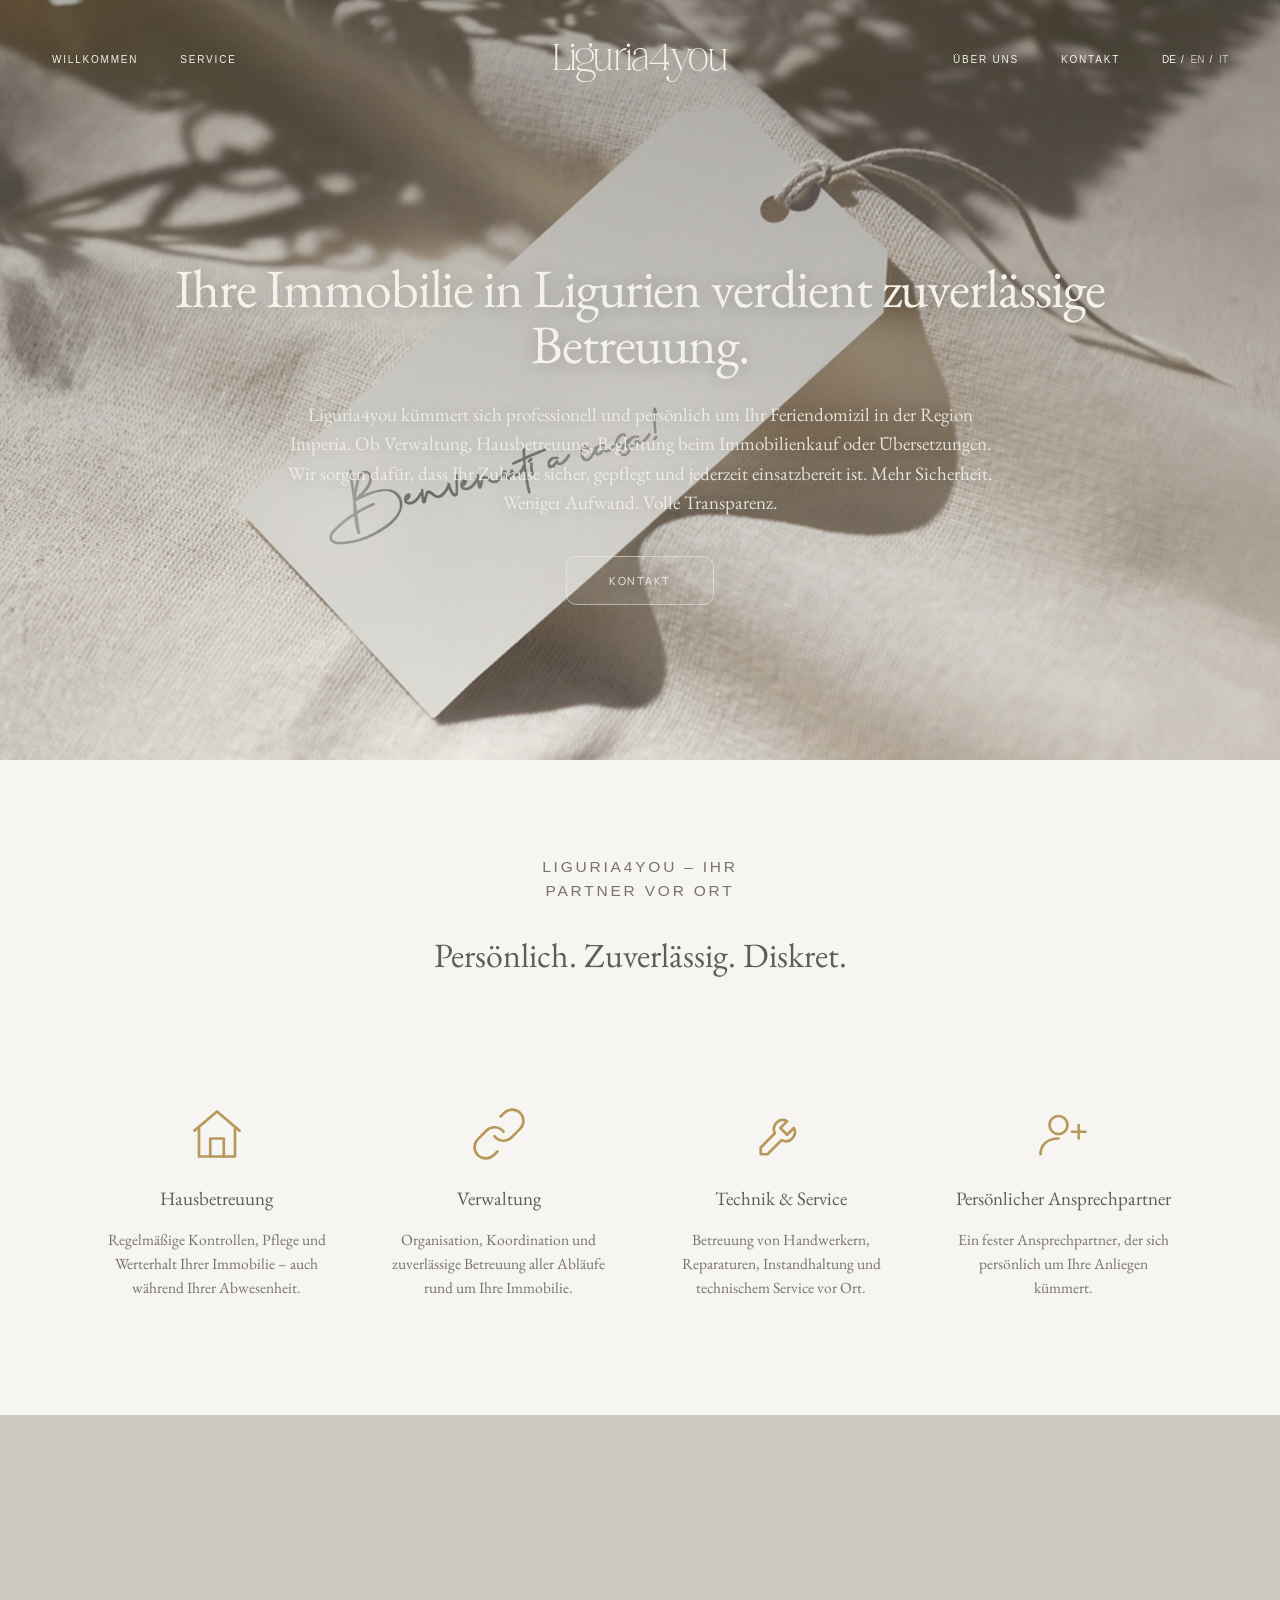
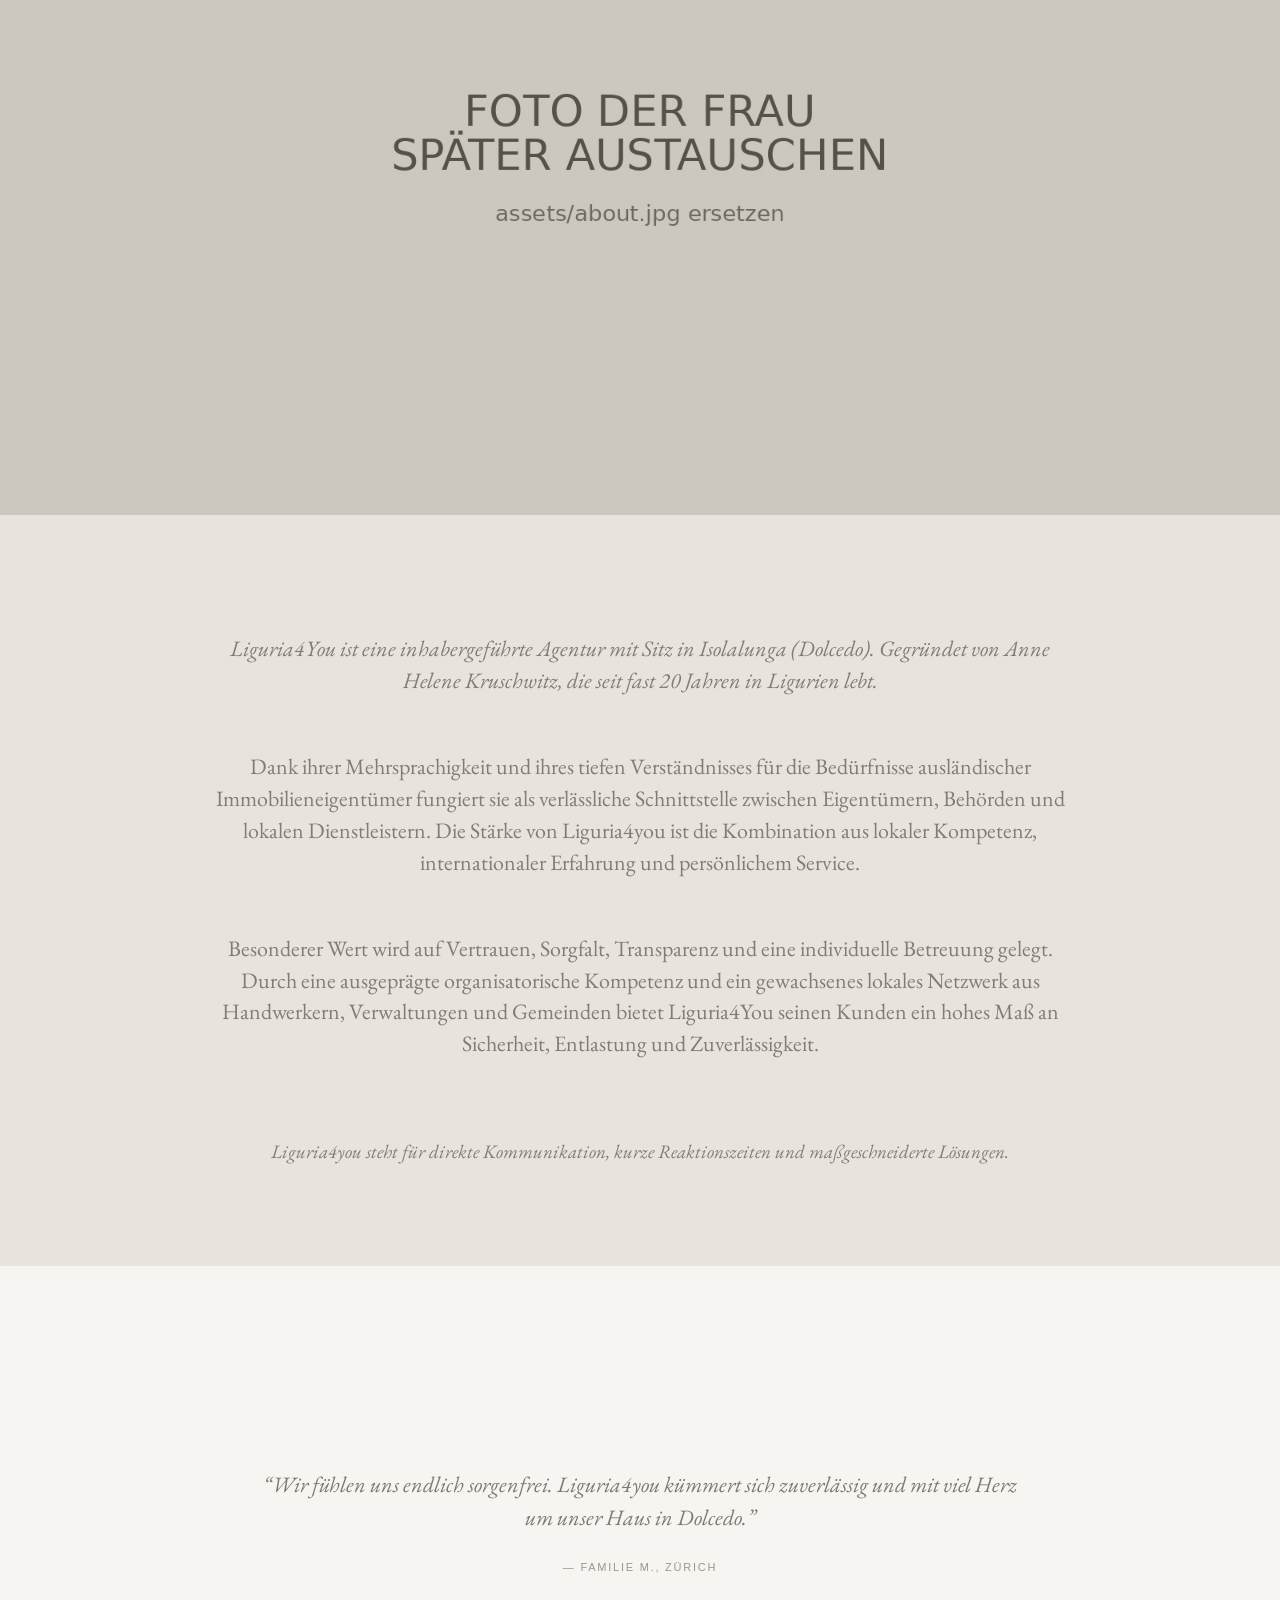
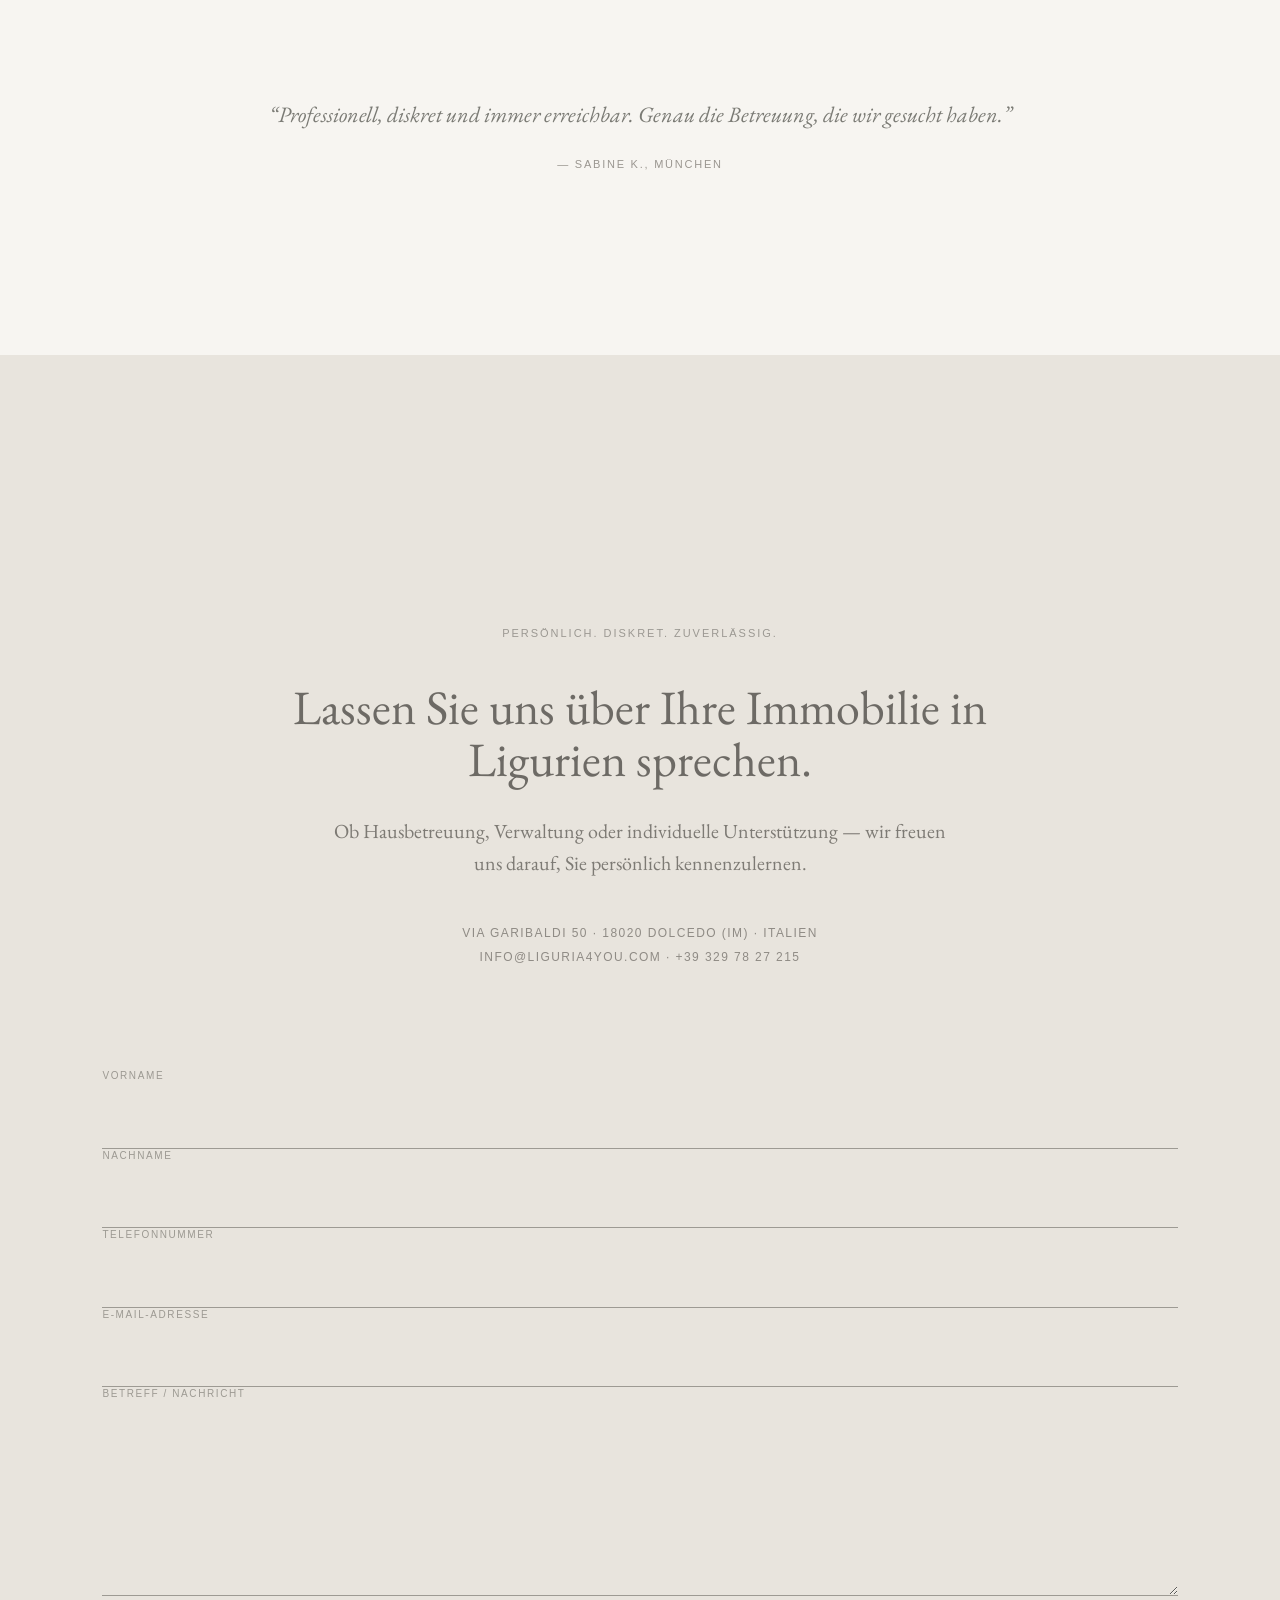
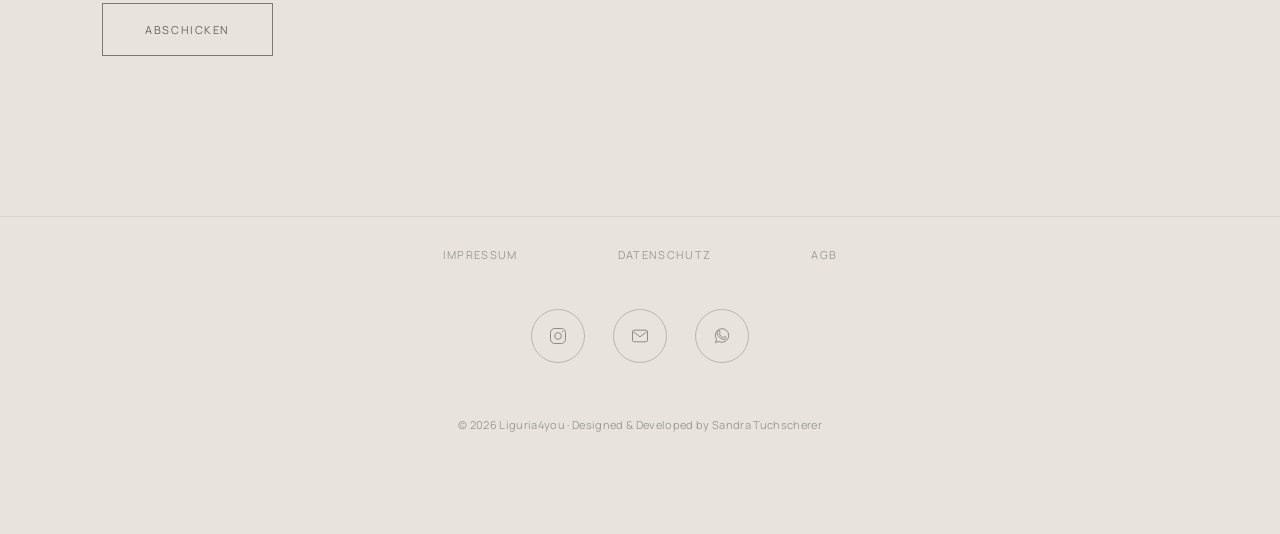
==== index.html @ d988799f "Update index.html" ====
<!doctype html>
<html lang="de">
<head>
  <link
  rel="stylesheet"
  href="https://cdnjs.cloudflare.com/ajax/libs/font-awesome/6.5.1/css/all.min.css"
/>
  <meta charset="utf-8" />
  <meta name="viewport" content="width=device-width, initial-scale=1" />
  <title>Liguria4you</title>
  <meta name="description" content="Professionelle Betreuung Ihrer Immobilie in Ligurien." />
  <link rel="preconnect" href="https://fonts.googleapis.com">
  <link rel="preconnect" href="https://fonts.gstatic.com" crossorigin>
  <link href="https://fonts.googleapis.com/css2?family=EB+Garamond:ital,wght@0,400;0,500;1,400&family=Manrope:wght@300;400;500;600&display=swap" rel="stylesheet">
  <link rel="stylesheet" href="style.css" />
</head>
<body>
  <header class="hero" id="home">
    <nav class="nav">
      <div class="nav-left">
        <a href="#home" data-i18n="navWelcome">Willkommen</a>
        <a href="#service" data-i18n="navService">Service</a>
      </div>
      <a class="brand" href="#home">Liguria4you</a>
      <div class="nav-right">
        <a href="#about" data-i18n="navAbout">Über uns</a>
        <a href="#contact" data-i18n="navContact">Kontakt</a>
        <div class="language-switch">
          <button type="button" data-lang="de" class="active">DE</button><span>/</span>
          <button type="button" data-lang="en">EN</button><span>/</span>
          <button type="button" data-lang="it">IT</button>
        </div>
      </div>
    </nav>

    <div class="hero-content">
      <h1 data-i18n="heroTitle">Ihre Immobilie in Ligurien verdient zuverlässige Betreuung.</h1>
      <p data-i18n="heroText">Liguria4you kümmert sich professionell und persönlich um Ihr Feriendomizil in der Region Imperia. Ob Verwaltung, Hausbetreuung, Begleitung beim Immobilienkauf oder Übersetzungen. Wir sorgen dafür, dass Ihr Zuhause sicher, gepflegt und jederzeit einsatzbereit ist. Mehr Sicherheit. Weniger Aufwand. Volle Transparenz.</p>
      <a class="button ghost" href="#contact" data-i18n="heroButton">Kontakt</a>
    </div>
  </header>

  <main>
<section class="services" id="service">

  <div class="services-intro">
    <p>LIGURIA4YOU – IHR PARTNER VOR ORT</p>
    <h2>Persönlich. Zuverlässig. Diskret.</h2>
  </div>

  <article>
    <div class="service-icon">
      <!-- Haus -->
      <svg xmlns="http://www.w3.org/2000/svg" width="40" height="40"
        viewBox="0 0 24 24" fill="none" stroke="#B79A5B"
        stroke-width="1.2" stroke-linecap="round" stroke-linejoin="round">
        <path d="M2 10.5L12 2l10 8.5"/>
        <path d="M4 9.5V22h16V9.5"/>
        <path d="M9 22v-8h6v8"/>
      </svg>
    </div>

    <h3>Hausbetreuung</h3>

    <p>
      Regelmäßige Kontrollen, Pflege und Werterhalt Ihrer Immobilie –
      auch während Ihrer Abwesenheit.
    </p>
  </article>

  <article>
    <div class="service-icon">
      <!-- Verwaltung -->
      <svg xmlns="http://www.w3.org/2000/svg" width="40" height="40"
        viewBox="0 0 24 24" fill="none" stroke="#B79A5B"
        stroke-width="1.2" stroke-linecap="round" stroke-linejoin="round">
        <path d="M10 13a5 5 0 0 0 7.54.54l3.92-3.92a5 5 0 0 0-7.07-7.07L12.7 4.25"/>
        <path d="M14 11a5 5 0 0 0-7.54-.54L2.54 14.38a5 5 0 0 0 7.07 7.07l1.69-1.69"/>
      </svg>
    </div>

    <h3>Verwaltung</h3>

    <p>
      Organisation, Koordination und zuverlässige Betreuung aller
      Abläufe rund um Ihre Immobilie.
    </p>
  </article>

  <article>
    <div class="service-icon">
      <!-- Werkzeug -->
      <svg xmlns="http://www.w3.org/2000/svg" width="40" height="40"
        viewBox="0 0 24 24" fill="none" stroke="#B79A5B"
        stroke-width="1.2" stroke-linecap="round" stroke-linejoin="round">
        <path d="M14.7 6.3a4 4 0 0 0-5.4 5.4L3 18v3h3l6.3-6.3a4 4 0 0 0 5.4-5.4l-3 3-3-3 3-3z"/>
      </svg>
    </div>

    <h3>Technik &amp; Service</h3>

    <p>
      Betreuung von Handwerkern, Reparaturen,
      Instandhaltung und technischem Service vor Ort.
    </p>
  </article>

  <article>
    <div class="service-icon">
      <!-- Ansprechpartner -->
      <svg xmlns="http://www.w3.org/2000/svg" width="40" height="40"
        viewBox="0 0 24 24" fill="none" stroke="#B79A5B"
        stroke-width="1.2" stroke-linecap="round" stroke-linejoin="round">
        <circle cx="10" cy="8" r="4"/>
        <path d="M2 21c0-4 3-7 8-7"/>
        <path d="M19 8v6"/>
        <path d="M16 11h6"/>
      </svg>
    </div>

    <h3>Persönlicher Ansprechpartner</h3>

    <p>
      Ein fester Ansprechpartner, der sich persönlich
      um Ihre Anliegen kümmert.
    </p>
  </article>

</section>

    <section class="image-band"><img src="about.jpg" alt=""></section>

    <section class="about" id="about">
      <p class="intro" data-i18n="aboutIntro">Liguria4You ist eine inhabergeführte Agentur mit Sitz in Isolalunga (Dolcedo). Gegründet von Anne Helene Kruschwitz, die seit fast 20 Jahren in Ligurien lebt.</p>
      <p data-i18n="aboutText1">Dank ihrer Mehrsprachigkeit und ihres tiefen Verständnisses für die Bedürfnisse ausländischer Immobilieneigentümer fungiert sie als verlässliche Schnittstelle zwischen Eigentümern, Behörden und lokalen Dienstleistern. Die Stärke von Liguria4you ist die Kombination aus lokaler Kompetenz, internationaler Erfahrung und persönlichem Service.</p>
      <p data-i18n="aboutText2">Besonderer Wert wird auf Vertrauen, Sorgfalt, Transparenz und eine individuelle Betreuung gelegt. Durch eine ausgeprägte organisatorische Kompetenz und ein gewachsenes lokales Netzwerk aus Handwerkern, Verwaltungen und Gemeinden bietet Liguria4You seinen Kunden ein hohes Maß an Sicherheit, Entlastung und Zuverlässigkeit.</p>
      <p class="claim" data-i18n="aboutClaim">Liguria4you steht für direkte Kommunikation, kurze Reaktionszeiten und maßgeschneiderte Lösungen.</p>
    </section>
<section class="testimonials">
  <div class="testimonial">
    <p>
      “Wir fühlen uns endlich sorgenfrei.
      Liguria4you kümmert sich zuverlässig und mit viel Herz um unser Haus in Dolcedo.”
    </p>
    <span>— Familie M., Zürich</span>
  </div>

  <div class="testimonial">
    <p>
      “Professionell, diskret und immer erreichbar.
      Genau die Betreuung, die wir gesucht haben.”
    </p>
    <span>— Sabine K., München</span>
  </div>
</section>
    <section class="contact" id="contact">
<div class="contact-intro">
  <p class="contact-eyebrow">
    Persönlich. Diskret. Zuverlässig.
  </p>

  <h2>
    Lassen Sie uns über Ihre Immobilie in Ligurien sprechen.
  </h2>

  <p class="contact-text">
    Ob Hausbetreuung, Verwaltung oder individuelle Unterstützung —
    wir freuen uns darauf, Sie persönlich kennenzulernen.
  </p>

  <address>
    VIA GARIBALDI 50 · 18020 DOLCEDO (IM) · ITALIEN<br>
    <a href="mailto:info@liguria4you.com">
      INFO@LIGURIA4YOU.COM
    </a>
    ·
    <a href="tel:+393297827215">
      +39 329 78 27 215
    </a>
  </address>
</div>      
      <form
  action="https://formspree.io/f/mdajbqbb"
        method="POST"
        <input type="hidden" name="_subject" value="Neue Anfrage über Liguria4you">
        <input type="hidden" name="_captcha" value="false">
        <input type="hidden" name="_template" value="table">
        <div class="field"><label data-i18n="formFirst">Vorname</label><input name="Vorname" type="text" required></div>
        <div class="field"><label data-i18n="formLast">Nachname</label><input name="Nachname" type="text" required></div>
        <div class="field"><label data-i18n="formPhone">Telefonnummer</label><input name="Telefon" type="tel"></div>
        <div class="field"><label data-i18n="formEmail">E-Mail-Adresse</label><input name="E-Mail" type="email" required></div>
        <div class="field full"><label data-i18n="formSubject">Betreff / Nachricht</label><textarea name="Nachricht" required></textarea></div>
        <button class="button submit" type="submit" data-i18n="formSubmit">Abschicken</button>
      </form>
    </section>
  </main>
<footer>
  <div class="footer-links">
    <a href="impressum.html" data-i18n="footerImprint">Impressum</a>
    <a href="datenschutz.html" data-i18n="footerPrivacy">Datenschutz</a>
    <a href="agb.html">AGB</a>
  </div>

  <div class="social-links">
    <a href="https://instagram.com" target="_blank" aria-label="Instagram">
      <svg viewBox="0 0 24 24" width="18" height="18" fill="none" stroke="currentColor" stroke-width="1.2">
        <rect x="3" y="3" width="18" height="18" rx="5"></rect>
        <circle cx="12" cy="12" r="4"></circle>
        <circle cx="17.5" cy="6.5" r="0.8" fill="currentColor" stroke="none"></circle>
      </svg>
    </a>

    <a href="mailto:info@liguria4you.com" aria-label="Email">
      <svg viewBox="0 0 24 24" width="18" height="18" fill="none" stroke="currentColor" stroke-width="1.2">
        <rect x="3" y="5" width="18" height="14" rx="2"></rect>
        <path d="M4 7l8 6 8-6"></path>
      </svg>
    </a>

    <a href="https://wa.me/393297827215" target="_blank" aria-label="WhatsApp">
      <svg viewBox="0 0 24 24" width="18" height="18" fill="none" stroke="currentColor" stroke-width="1.2">
        <path d="M20 11.5a8 8 0 0 1-11.8 7L4 20l1.5-4.1A8 8 0 1 1 20 11.5z"></path>
        <path d="M9 8.8c.3 2.5 2 4.4 4.4 5.2l1.2-1.2 2 .5-.3 2c-.2.8-1 1.2-1.8 1.1-4.4-.7-7.8-4.1-8.5-8.5-.1-.8.3-1.6 1.1-1.8l2-.3.5 2L9 8.8z"></path>
      </svg>
    </a>
  </div>

  <p>
    © 2026 Liguria4you · Designed & Developed by Sandra Tuchscherer
  </p>
</footer>
---- style.css ----
@font-face {
  font-family: "Crosela";
  src: url("CroselaTypeface-Regular.otf") format("opentype");
  font-weight: 400;
  font-style: normal;
  font-display: swap;
}

* {
  box-sizing: border-box;
}

html {
  scroll-behavior: smooth;
}

body {
  margin: 0;
background: #e8e4dd;
  color: #73736d;
  font-family: "EB Garamond", serif;
  font-size: 18px;
  line-height: 1.45;
}

a {
  color: inherit;
  text-decoration: none;
}
.hero {
  min-height: 760px;
  margin-top: 0;
  background:
    linear-gradient(rgba(55, 51, 45, 0.30), rgba(232, 228, 221, 0.08)),
    url("header.jpg") center 42% / cover no-repeat;
  position: relative;
  color: #f3f0e7;
}

.nav {
  position: absolute;
  top: 0;
  left: 0;
  right: 0;
  display: grid;
  grid-template-columns: 1fr auto 1fr;
  align-items: center;
  padding: 30px 52px;
  font-family: "Montserrat", sans-serif;
  text-transform: uppercase;
  font-size: 10px;
  letter-spacing: 0.18em;
  font-weight: 400;
background: transparent;
  z-index: 1000;
}

.nav-left,
.nav-right {
  display: flex;
  gap: 42px;
  align-items: center;
}

.nav-right {
  justify-content: flex-end;
}

.brand {
  font-family: "Crosela";
  font-size: 42px;
  font-weight: 400;
  letter-spacing: 0;
  text-transform: none;
}

.language-switch {
  display: flex;
  gap: 5px;
}

.language-switch button {
  border: 0;
  background: transparent;
  color: inherit;
  font: inherit;
  cursor: pointer;
  padding: 0;
  opacity: 0.72;
}

.language-switch button.active {
  opacity: 1;
}

.hero-content {
  position: absolute;
  left: 50%;
  top: 56%;
  transform: translate(-50%, -50%);
  width: min(960px, 86vw);
  text-align: center;
  text-shadow: 0 1px 18px rgba(0, 0, 0, 0.22);
}

h1 {
  font-size: 54px;
  line-height: 1.04;
  font-weight: 400;
  letter-spacing: -0.02em;
  margin: 0 0 28px;
  color: #f4f1eb;
}

.hero p {
  max-width: 720px;
  margin: 0 auto 48px;
  font-size: 19px;
  line-height: 1.55;
  color: rgba(244, 241, 235, 0.88);
}
.button {
  font-family: Manrope, sans-serif;
  text-transform: uppercase;
  letter-spacing: 0.14em;
  font-size: 11px;
}

.ghost {
  border: 1px solid rgba(244, 241, 235, 0.55);
  border-radius: 10px;
  padding: 16px 42px;
  background: rgba(232, 230, 223, 0.10);
  color: #f4f1eb;
  transition: all 0.35s ease;
  backdrop-filter: blur(3px);
}
.services {
  background: #f7f5f1;
  padding: 95px 8vw 115px;
  display: grid;
  grid-template-columns: repeat(4, 1fr);
  gap: 54px;
  text-align: center;
}

.services-intro {
  grid-column: 1 / -1;
  margin-bottom: 44px;
}

.services-intro p {
  font-family: "Montserrat", sans-serif;
  text-transform: uppercase;
  letter-spacing: 0.18em;
  font-size: 11px;
  color: #8f8b85;
  margin-bottom: 18px;
}

.services-intro h2 {
  font-size: 34px;
  font-weight: 400;
  color: #5f5d58;
}

.services article {
  display: flex;
  flex-direction: column;
  align-items: center;
}

.service-icon {
  display: flex;
  justify-content: center;
  align-items: center;
  margin-bottom: 24px;
}

.service-icon svg {
  width: 38px;
  height: 38px;
  stroke-width: 1.2;
}

.services h3 {
  font-size: 19px;
  font-weight: 400;
  color: #5f5d58;
  margin: 0 0 16px;
}

.services p {
  font-size: 15.5px;
  line-height: 1.55;
  color: #77736d;
  max-width: 230px;
  margin: 0 auto;
}

@media (max-width: 760px) {
  .services {
    grid-template-columns: 1fr;
    padding: 80px 32px;
  }
}

.image-band img {
  display: block;
  width: 100%;
  height: 700px;
  object-fit: cover;
  object-position: center;
}

.about {
  max-width: 910px;
  margin: 0 auto;
  text-align: center;
  padding: 118px 26px 72px;
}

.about p {
  margin: 0 auto 54px;
  max-width: 860px;
  font-size: 22px;
  color: #7e7e78;
}

.about .intro,
.about .claim {
  font-style: italic;
}

.about .claim {
  font-size: 19px;
  margin-top: 78px;
  margin-bottom: 28px;
}

address {
  font-family: Manrope, sans-serif;
  font-style: normal;
  font-size: 12px;
  line-height: 2.1;
  letter-spacing: 0.1em;
  color: #90908b;
}

.contact {
  padding: 120px 8vw 160px;
background: #e8e4dd;
}
}
form {
  max-width: 920px;
  margin: 0 auto;
  border-top: 1px solid #c9c6bf;
  padding-top: 90px;
  display: grid;
  grid-template-columns: 1fr 1fr;
  gap: 54px 70px;

}

label {
  display: block;
  font-family: "Montserrat", sans-serif;
  text-transform: uppercase;
  letter-spacing: 0.16em;
  font-size: 10px;
  color: #9c9992;
  margin-bottom: 14px;
}
input,
textarea {
  width: 100%;
  border: none;
  border-bottom: 1px solid #9d9a93;
  background: transparent;
  padding: 14px 0;
  font: 17px "EB Garamond", serif;
  color: #5f5d58;
  outline: none;
}
textarea {
  min-height: 180px;
  resize: vertical;
  border: none;
  border-bottom: 1px solid #9d9a93;
}

.full {
  grid-column: 1 / -1;
}

.submit {
  grid-column: 1 / -1;
  border: 1px solid #7c7973;
  background: transparent;
  color: #66635d;
  padding: 18px 42px;
  cursor: pointer;
  width: fit-content;
  transition: all 0.3s ease;
}

.submit:hover {
  background: #7c7973;
  color: #f4f1eb;
}

footer {
  text-align: center;
  padding: 30px 24px 90px;
  font-family: Manrope, sans-serif;
  text-transform: uppercase;
  letter-spacing: 0.12em;
  font-size: 11px;
  color: #9b9b96;
  border-top: 1px solid rgba(120, 116, 109, 0.12);
}

footer div {
  display: flex;
  justify-content: center;
  gap: 100px;
  margin-bottom: 44px;
}

footer p {
  text-transform: none;
  letter-spacing: 0.03em;
}

@media (max-width: 760px) {
  .hero {
    min-height: 720px;
  }

  .nav {
    position: relative;
    padding: 24px;
    display: flex;
    flex-wrap: wrap;
    gap: 22px;
    justify-content: center;
    background: rgba(65, 61, 55, 0.25);
  }

  .nav-left,
  .nav-right {
    gap: 18px;
    flex-wrap: wrap;
    justify-content: center;
  }
.nav a {
  transition: opacity 0.3s ease;
}
.nav a:hover {
  opacity: 0.55;
}
  .brand {
    order: -1;
    width: 100%;
    text-align: center;
    font-size: 35px;
  }

.hero-content {
  position: absolute;
  left: 50%;
  top: 56%;
  transform: translate(-50%, -50%);
  width: min(960px, 86vw);
  text-align: center;
  text-shadow: 0 1px 18px rgba(0, 0, 0, 0.22);
}

.hero p {
  max-width: 720px;
  margin: 0 auto 48px;
  font-size: 19px;
  line-height: 1.55;
  color: rgba(244, 241, 235, 0.88);
}

 .hero h1 {
  font-size: 54px;
  line-height: 1.04;
  font-weight: 400;
  letter-spacing: -0.02em;
  margin: 0 0 28px;
  color: #f4f1eb;
}

  .services {
    grid-template-columns: 1fr;
    row-gap: 48px;
    padding: 76px 32px;
  }

  .image-band img {
    height: 520px;
  }

  .about {
    padding-top: 78px;
  }

  .about p {
    font-size: 19px;
  }

  form {
    grid-template-columns: 1fr;
    padding: 38px 28px;
    gap: 28px;
  }

  footer div {
    gap: 36px;
  }
}
.testimonials {
  background: #f7f5f1;
  padding: 180px 8vw;
  margin-bottom: 0;
  margin-bottom: 140px;
  text-align: center;
}

.testimonial {
  max-width: 900px;
  margin: 0 auto 120px;
}

.testimonial:last-child {
  margin-bottom: 0;
}

.testimonial p {
  font-size: 22px;
  line-height: 1.5;
  color: #7a7a74;
  font-style: italic;
  margin-bottom: 18px;
  max-width: 760px;
  margin-left: auto;
  margin-right: auto;
}

.testimonial span {
  font-family: "Montserrat", sans-serif;
  font-size: 11px;
  letter-spacing: 0.16em;
  text-transform: uppercase;
  color: #9a9690;
}
.contact-intro {
  max-width: 760px;
  margin: 0 auto 100px;
  text-align: center;
}

.contact-eyebrow {
  font-family: "Montserrat", sans-serif;
  font-size: 11px;
  letter-spacing: 0.18em;
  text-transform: uppercase;
  color: #9b9892;
  margin-bottom: 22px;
}

.contact-intro h2 {
  font-size: 48px;
  line-height: 1.08;
  font-weight: 400;
  color: #6d6a65;
  margin-bottom: 30px;
}

.contact-text {
  font-size: 20px;
  line-height: 1.6;
  color: #7d7a74;
  max-width: 640px;
  margin: 0 auto 42px;
}

.contact-intro address {
  font-style: normal;
  font-family: "Montserrat", sans-serif;
  font-size: 12px;
  letter-spacing: 0.12em;
  text-transform: uppercase;
  color: #8f8b85;
  line-height: 2;
}

.contact-intro address a {
  color: inherit;
  text-decoration: none;
}
.social-links {
  display: flex;
  justify-content: center;
  gap: 28px;
  margin: 46px 0 54px;
}

.social-links a {
  width: 54px;
  height: 54px;
  border: 1px solid rgba(140, 137, 131, 0.5);
  border-radius: 50%;
  display: flex;
  align-items: center;
  justify-content: center;
  color: #8f8b85;
  transition: all 0.35s ease;
}

.social-links svg {
  width: 20px;
  height: 20px;
}

.social-links a:hover {
  background: #8f8b85;
  color: #f5f3ef;
  transform: translateY(-2px);
}
.service-icon {
  display: flex;
  justify-content: center;
  align-items: center;
  margin-bottom: 24px;
}

.service-icon svg {
  width: 54px;
  height: 54px;
}
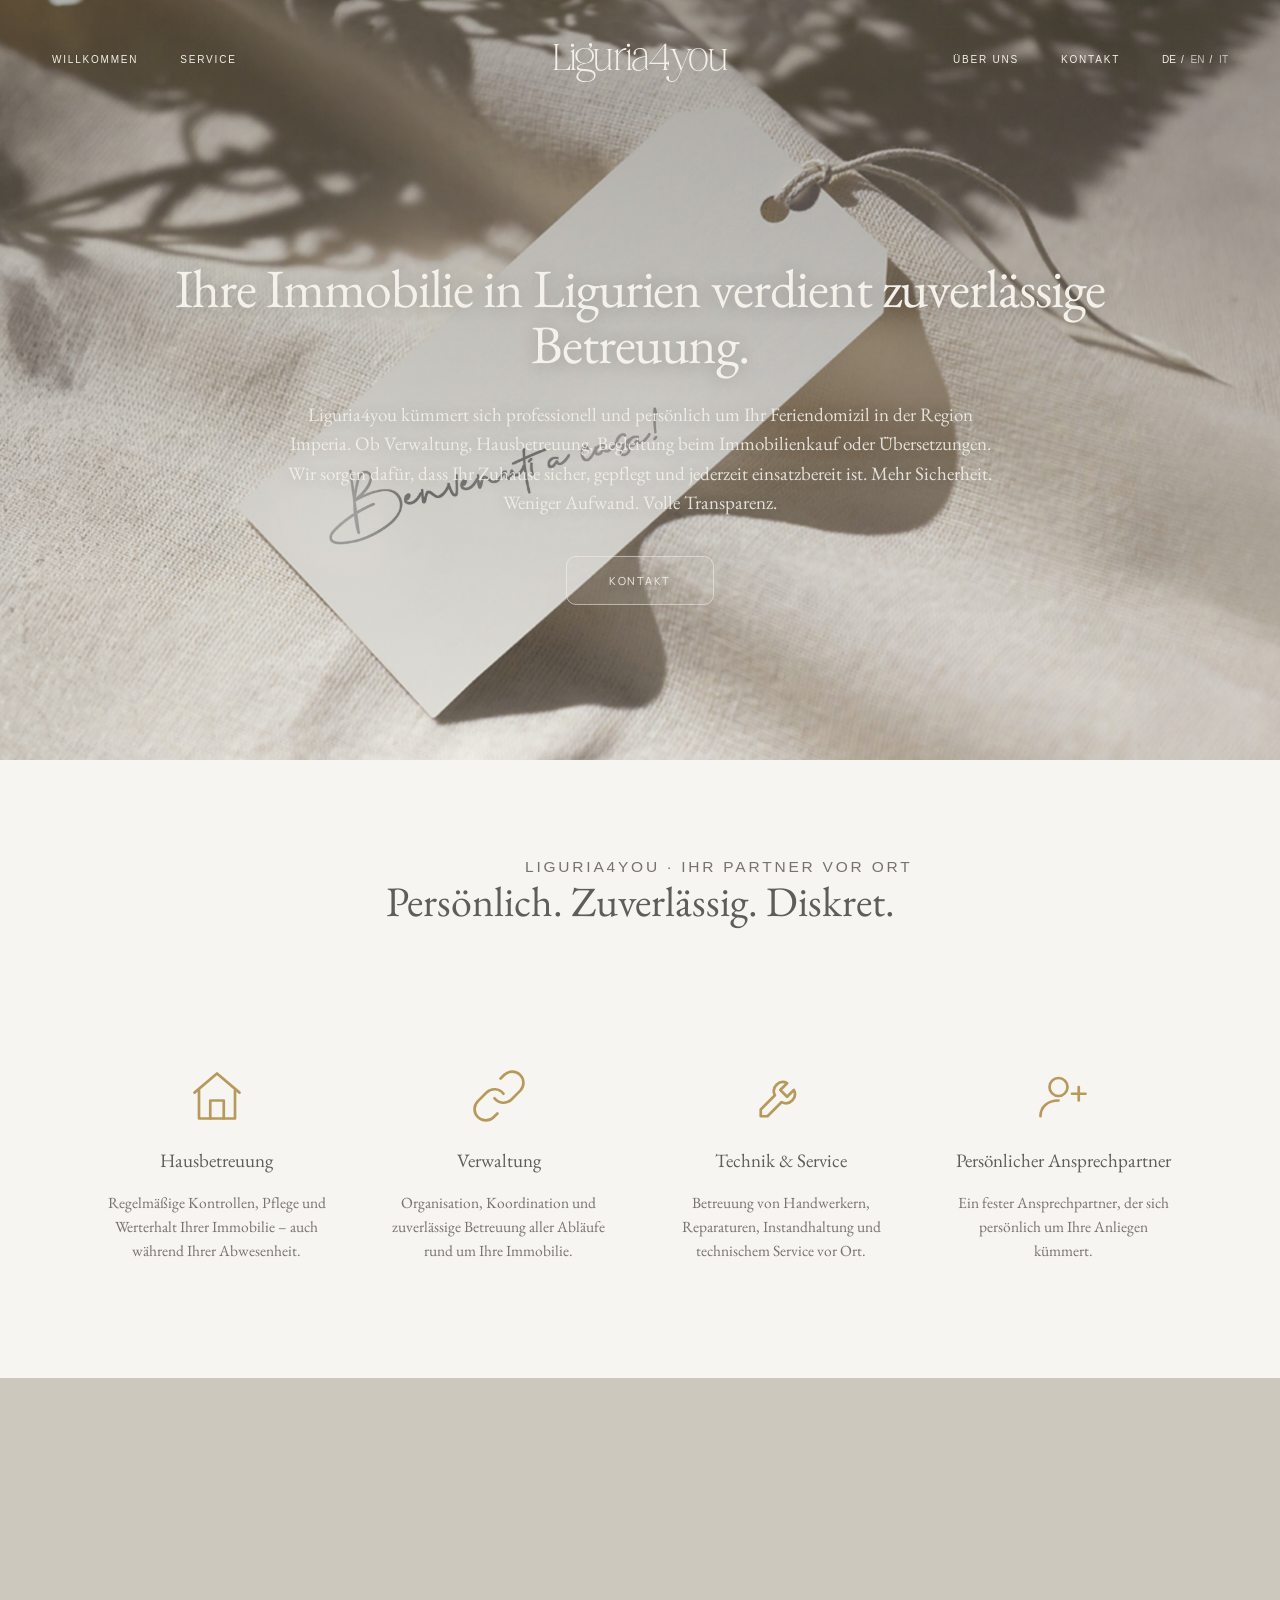
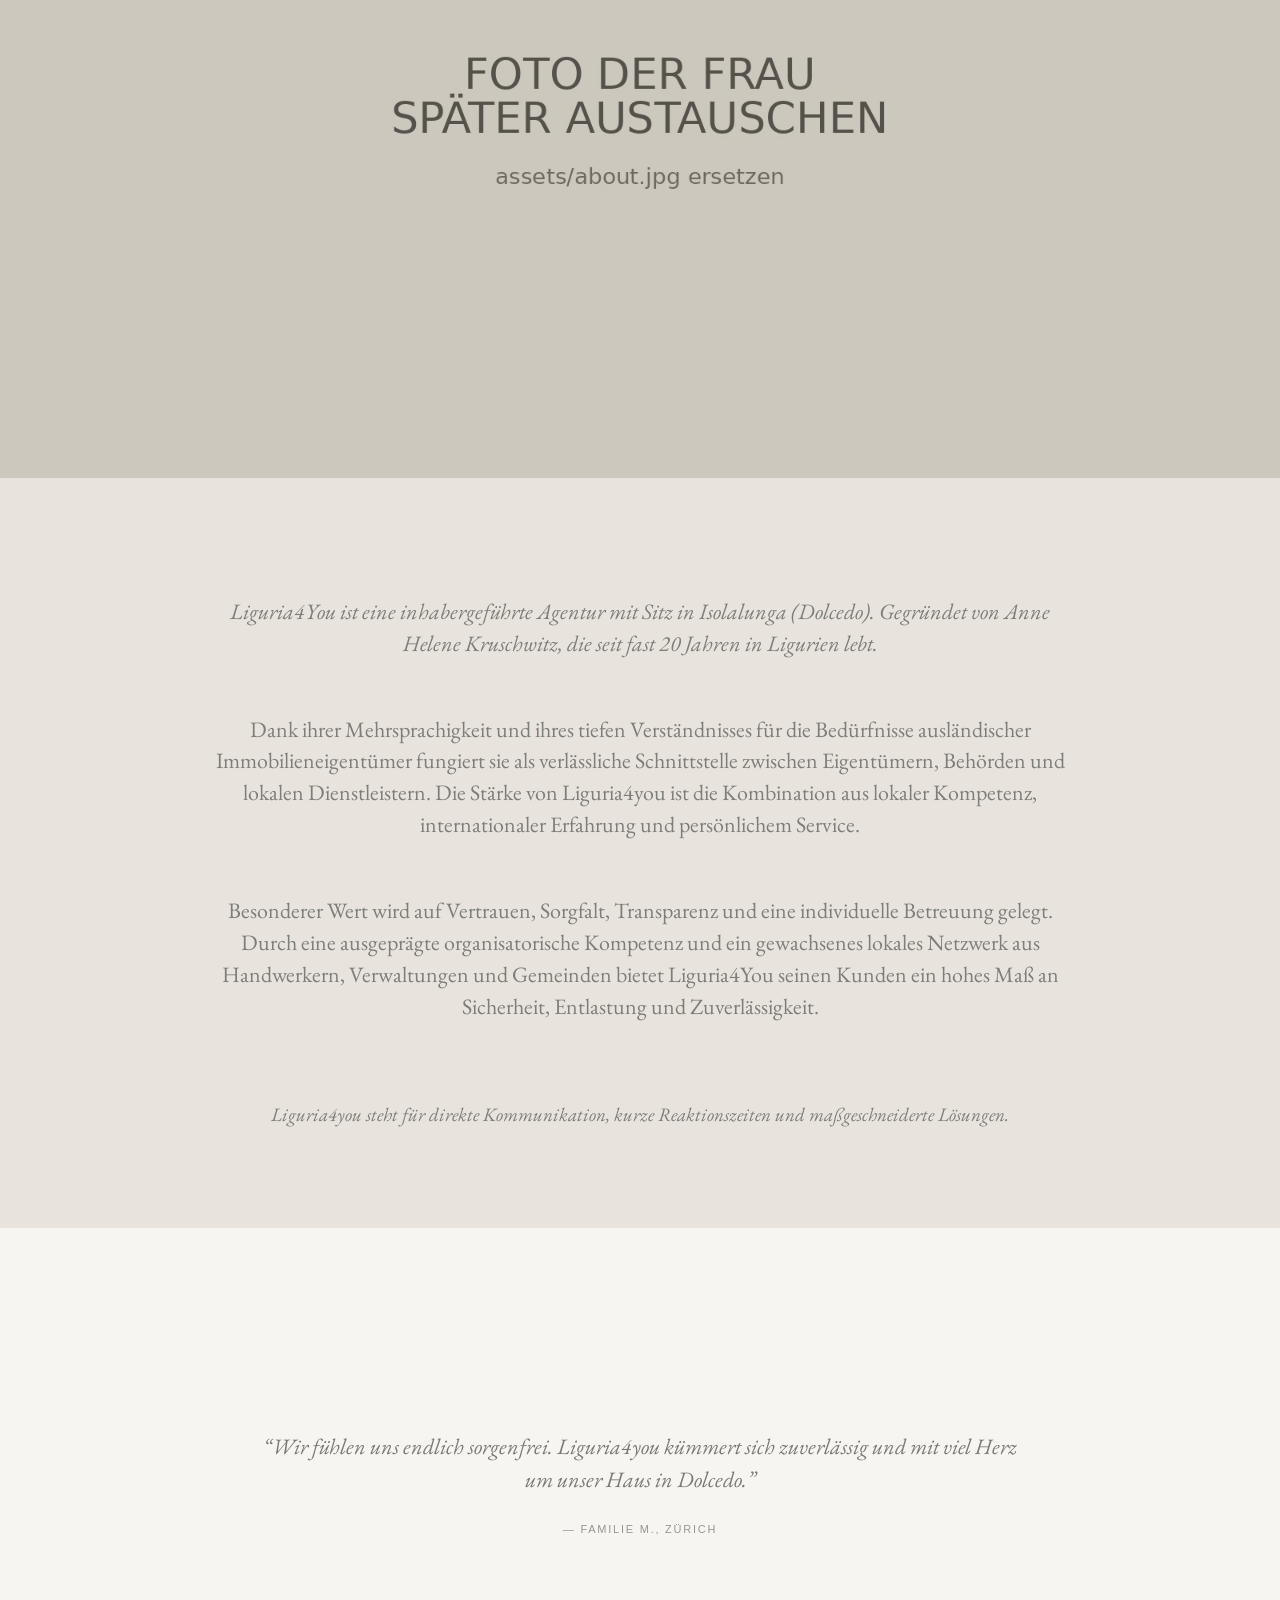
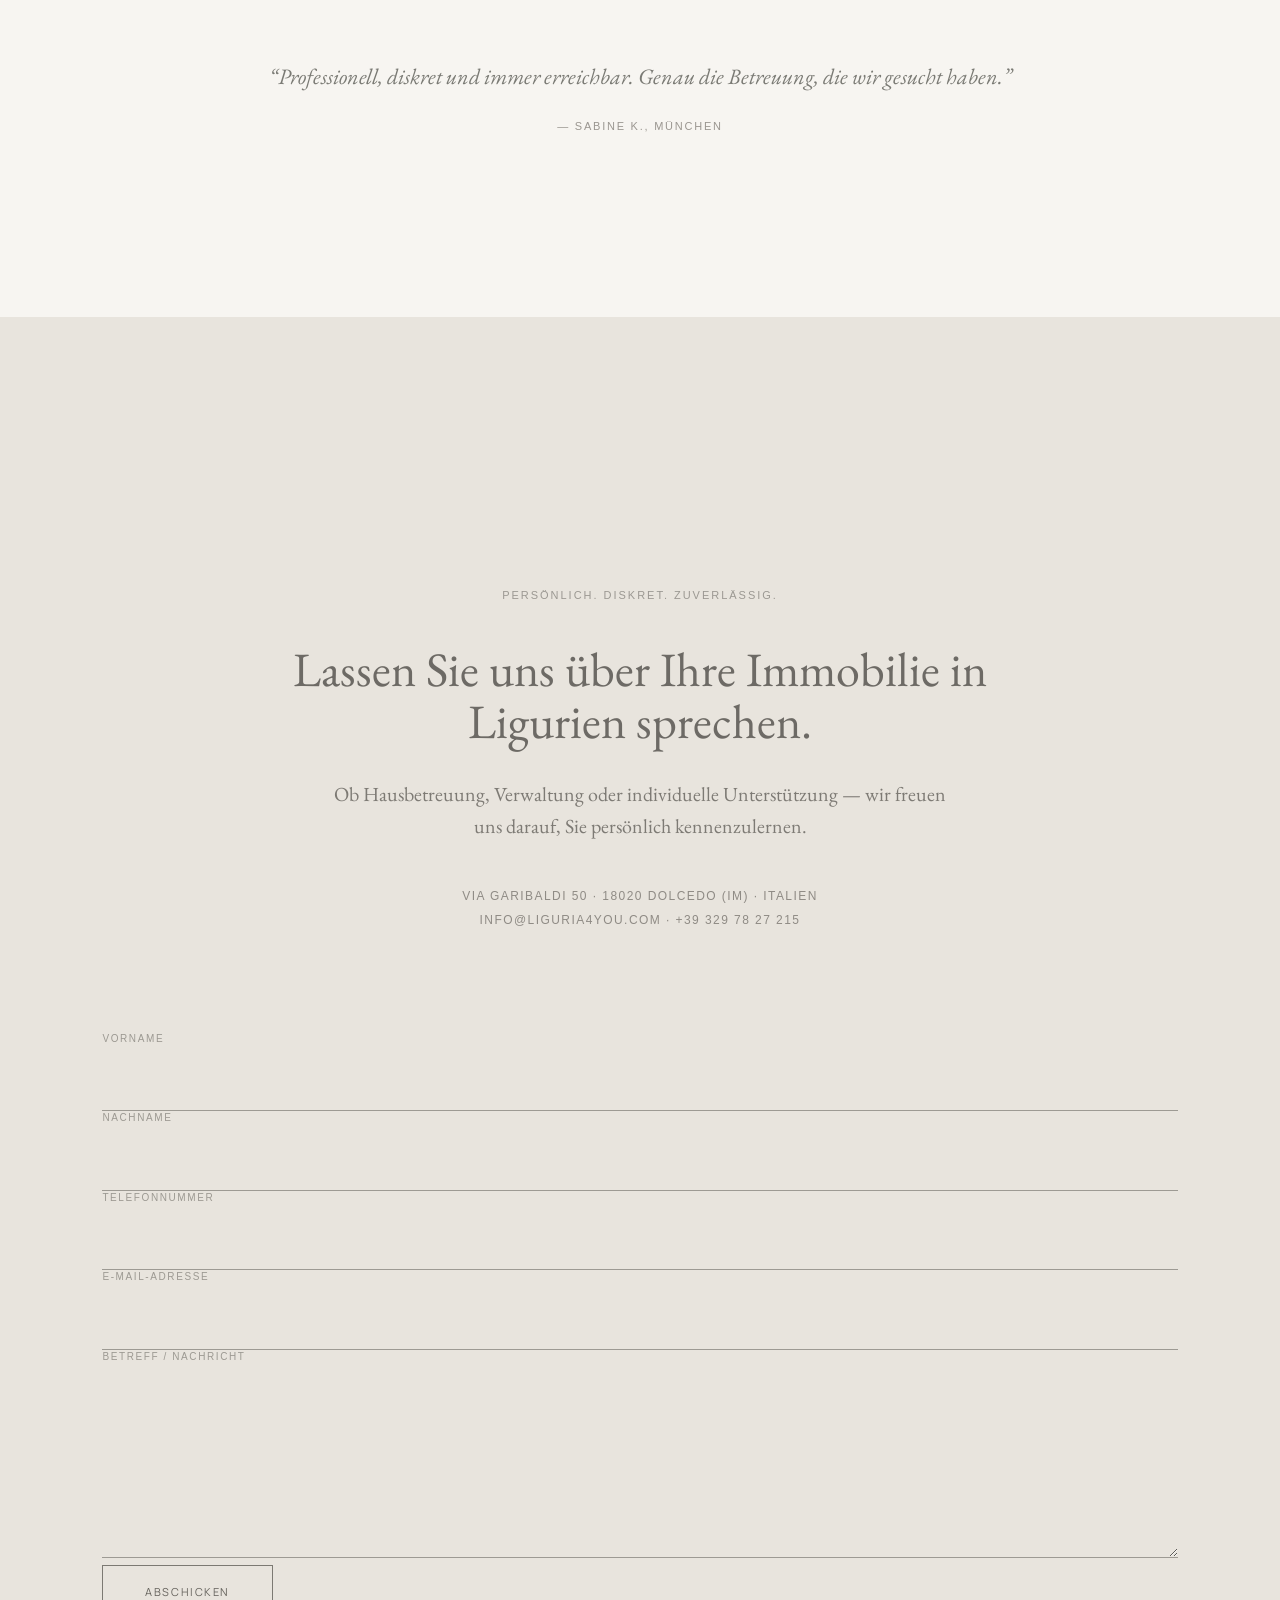
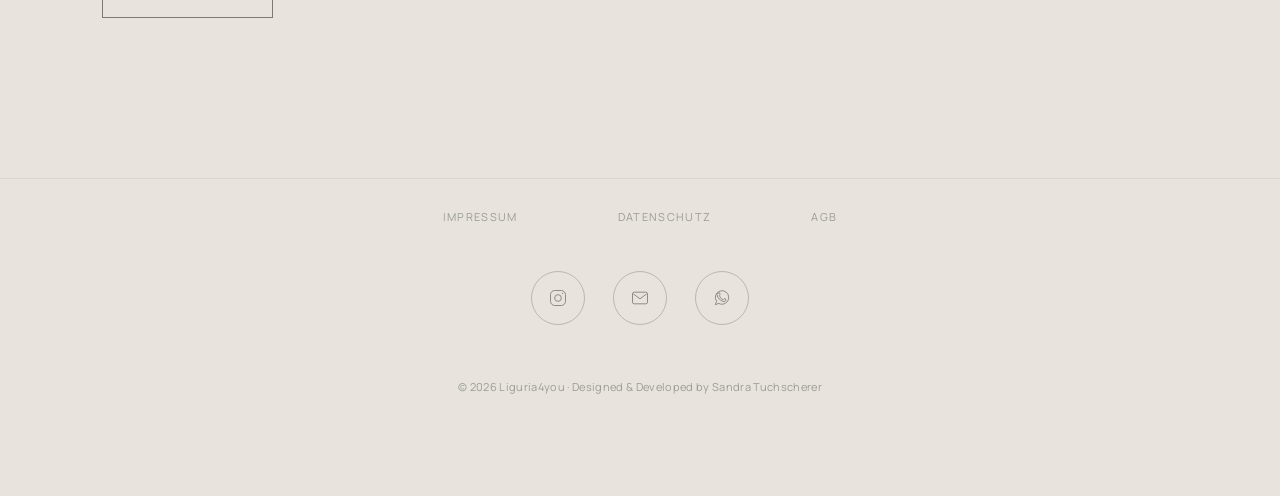
==== commit 9060f205: "Update index.html" ====
--- a/index.html
+++ b/index.html
@@ -44,7 +44,7 @@
 <section class="services" id="service">
 
   <div class="services-intro">
-    <p>LIGURIA4YOU – IHR PARTNER VOR ORT</p>
+    <p>LIGURIA4YOU · IHR PARTNER VOR ORT</p>
     <h2>Persönlich. Zuverlässig. Diskret.</h2>
   </div>
 
--- a/style.css
+++ b/style.css
@@ -146,7 +146,9 @@
 
 .services-intro {
   grid-column: 1 / -1;
-  margin-bottom: 44px;
+  width: 100%;
+  text-align: center;
+  margin: 0 auto 90px;
 }
 
 .services-intro p {
@@ -155,13 +157,20 @@
   letter-spacing: 0.18em;
   font-size: 11px;
   color: #8f8b85;
-  margin-bottom: 18px;
+  margin: 0 auto 28px;
+  white-space: nowrap;
+
+  width: fit-content;
+  display: block;
 }
 
 .services-intro h2 {
-  font-size: 34px;
+  text-align: center;
+  font-size: 42px;
+  line-height: 1.1;
   font-weight: 400;
   color: #5f5d58;
+  margin: 0;
 }
 
 .services article {
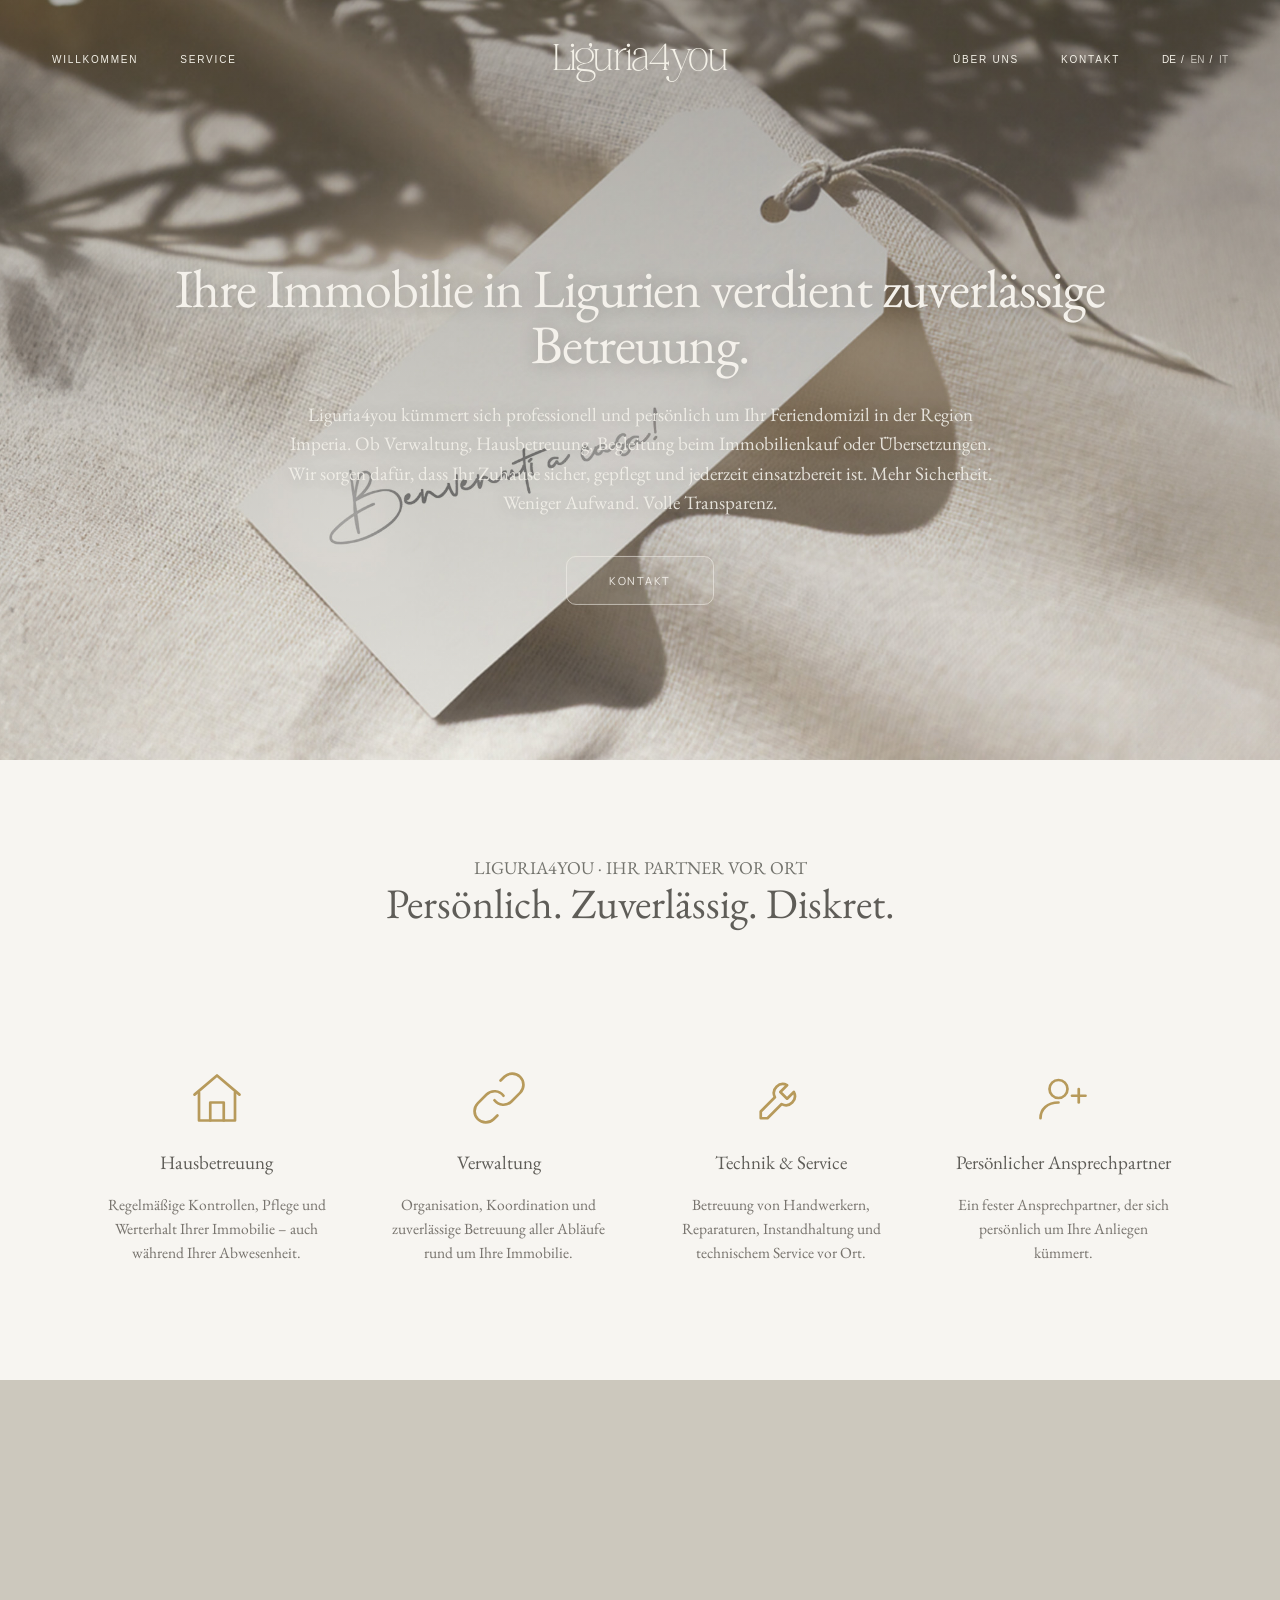
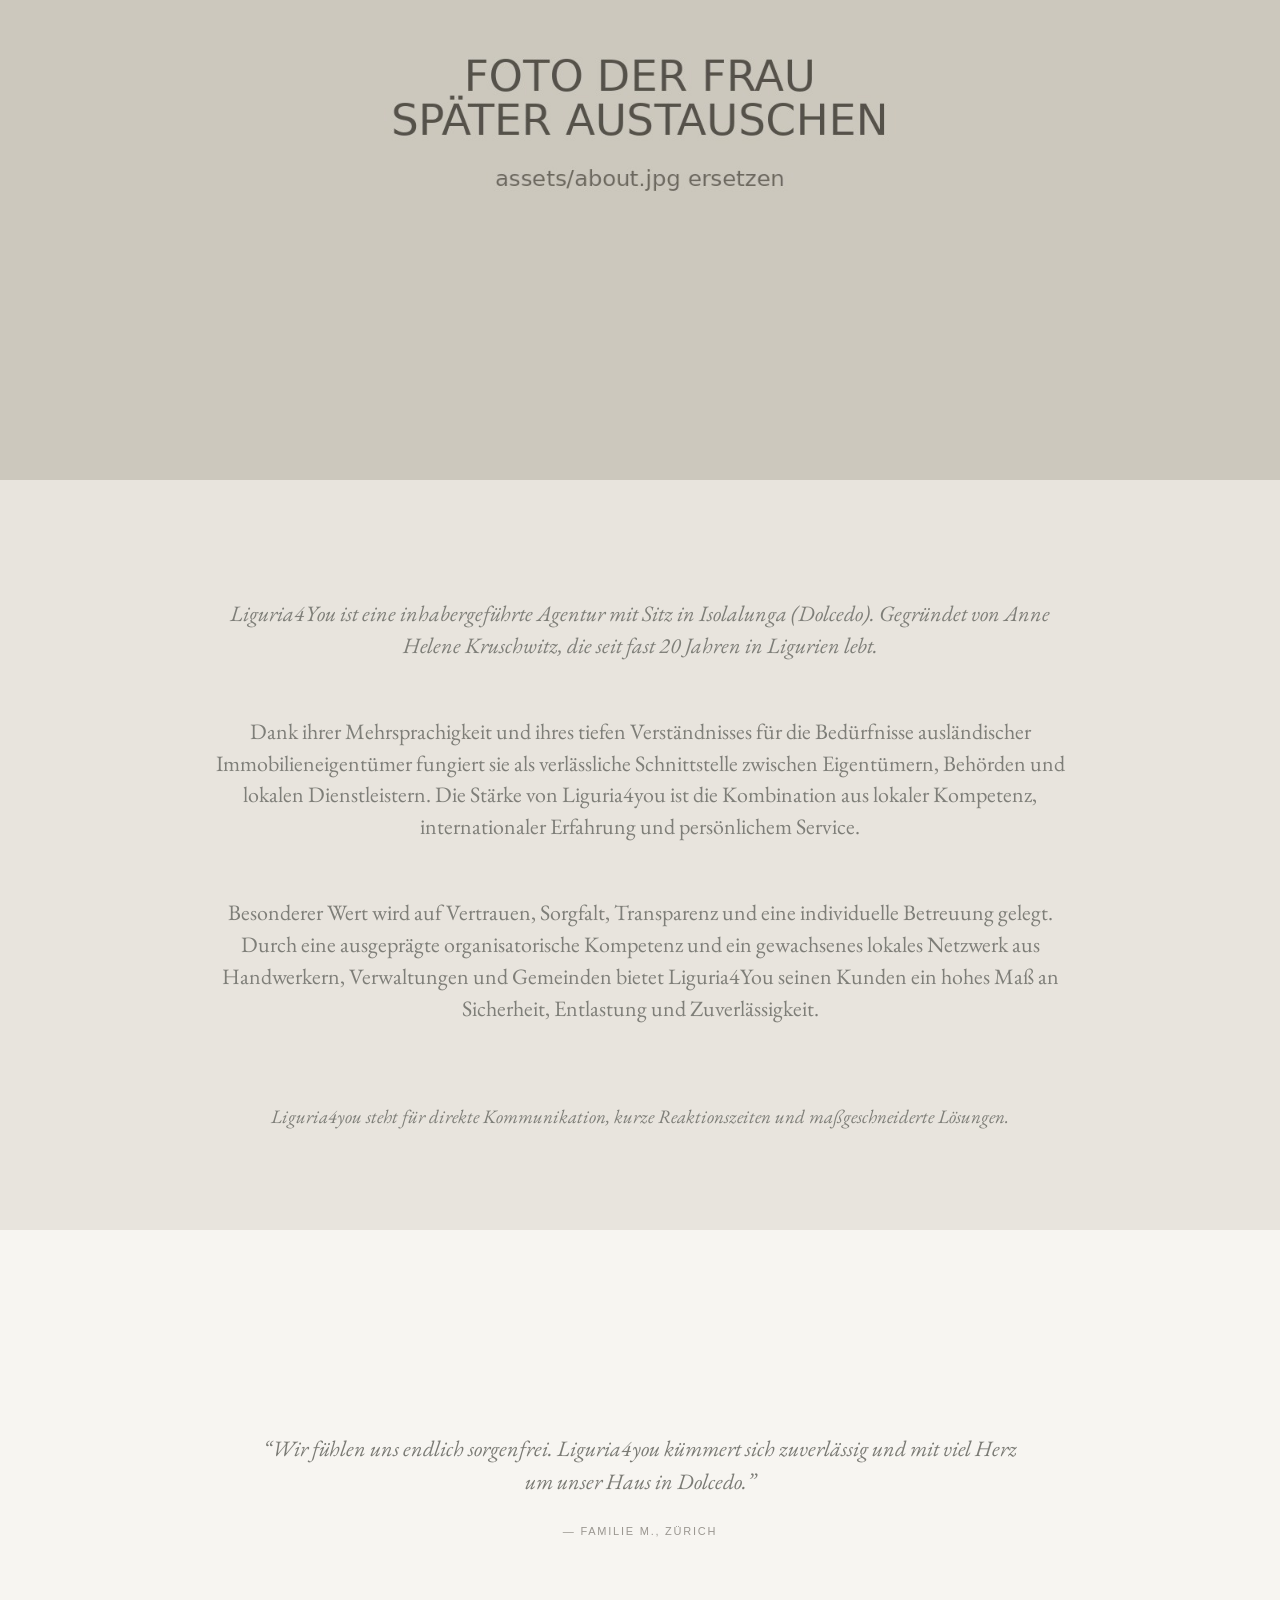
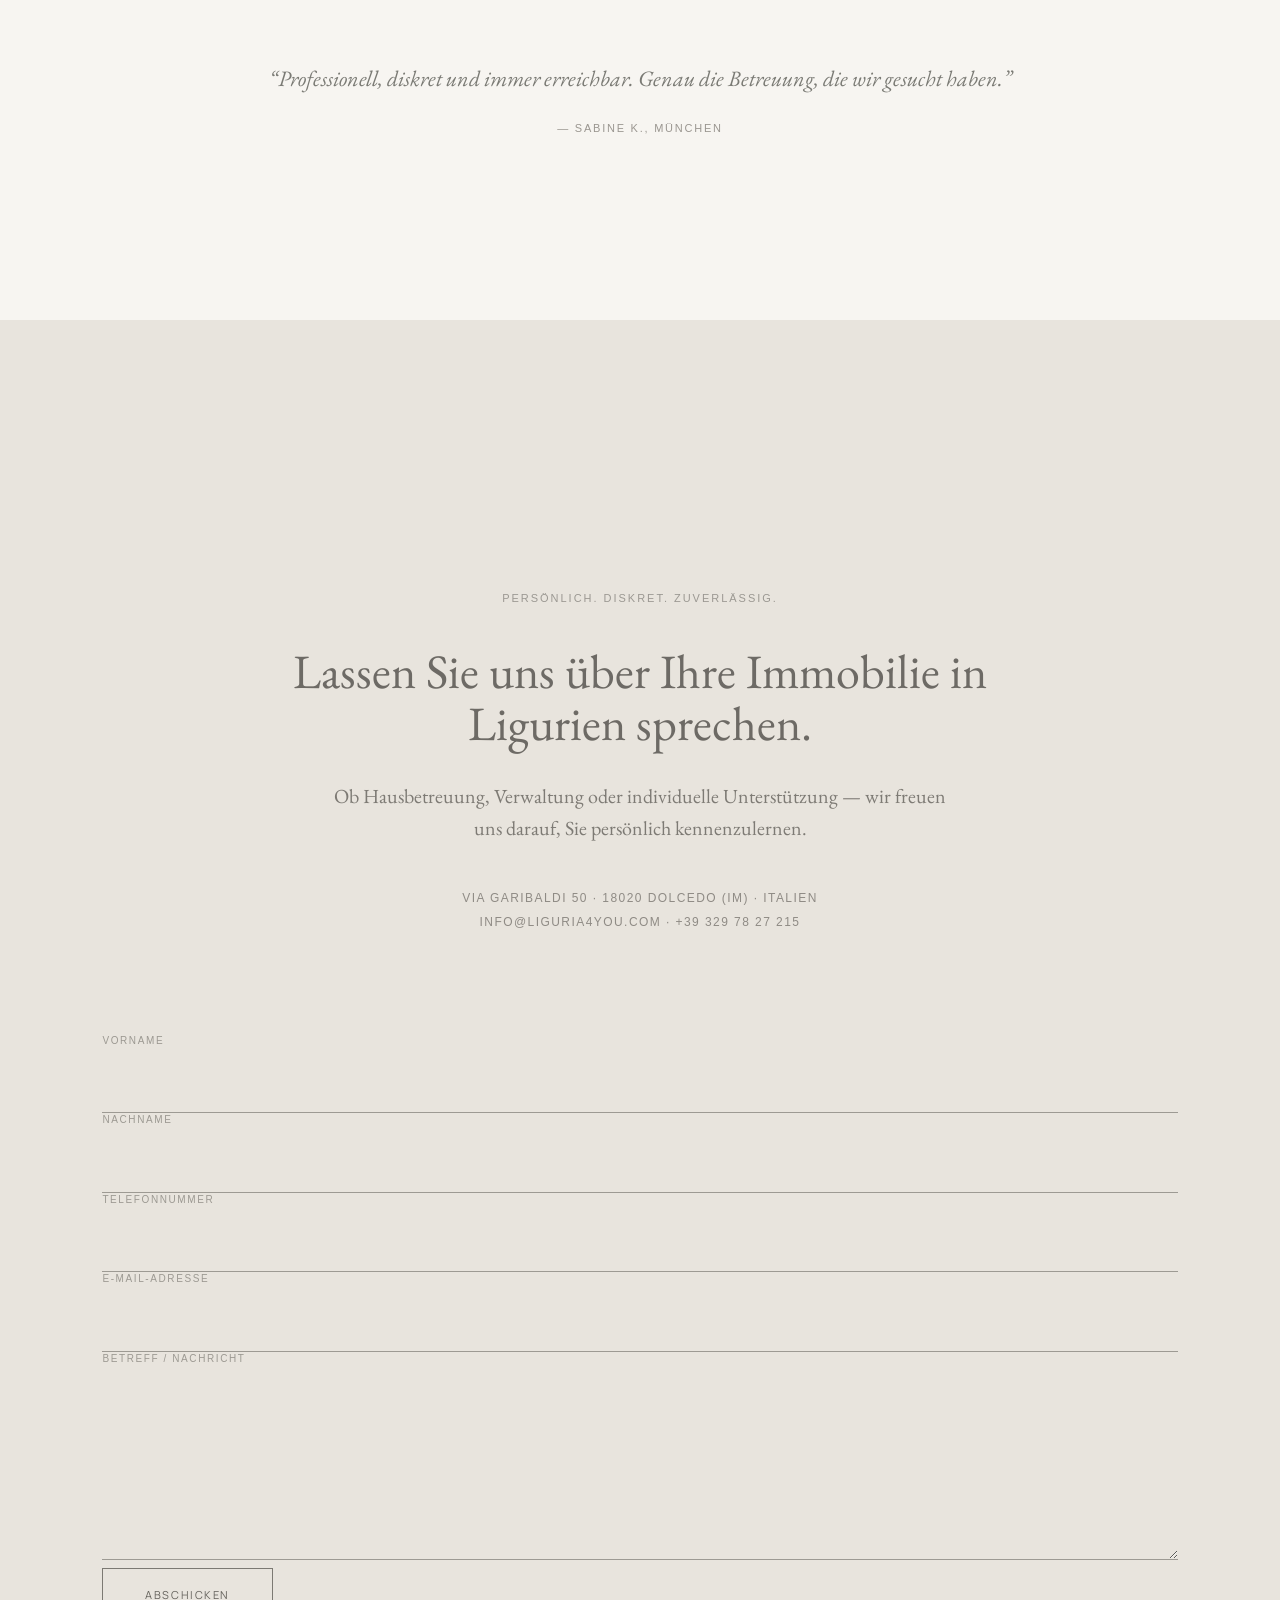
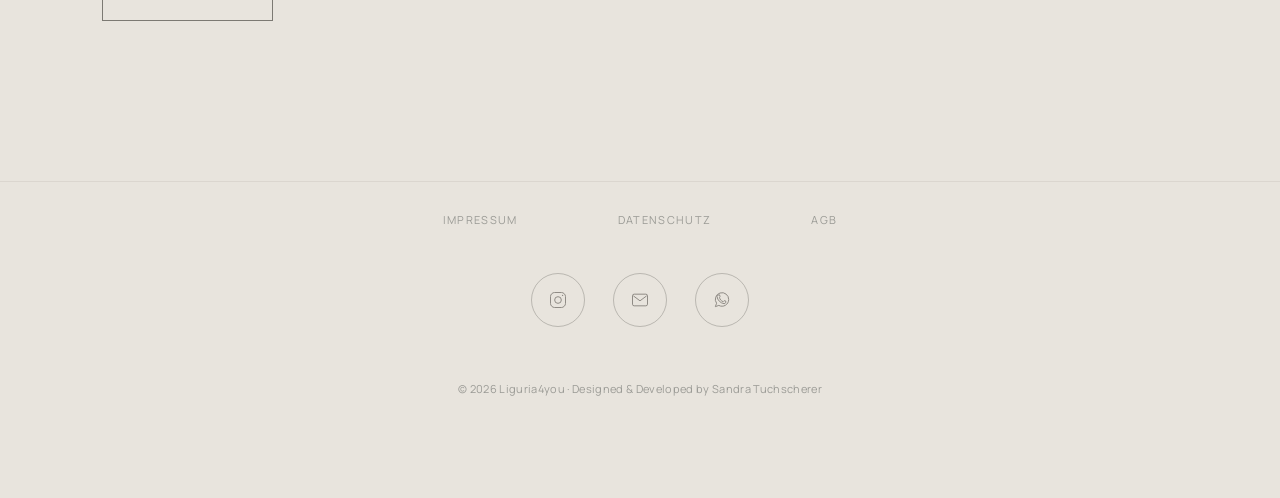
==== commit 4b91a818: "Update index.html" ====
--- a/index.html
+++ b/index.html
@@ -43,10 +43,15 @@
   <main>
 <section class="services" id="service">
 
-  <div class="services-intro">
-    <p>LIGURIA4YOU · IHR PARTNER VOR ORT</p>
-    <h2>Persönlich. Zuverlässig. Diskret.</h2>
-  </div>
+<div class="services-intro">
+  <span class="services-kicker">
+    LIGURIA4YOU · IHR PARTNER VOR ORT
+  </span>
+
+  <h2>
+    Persönlich. Zuverlässig. Diskret.
+  </h2>
+</div>
 
   <article>
     <div class="service-icon">
--- a/style.css
+++ b/style.css
@@ -157,11 +157,10 @@
   letter-spacing: 0.18em;
   font-size: 11px;
   color: #8f8b85;
-  margin: 0 auto 28px;
+  margin: 0 0 28px;
   white-space: nowrap;
 
-  width: fit-content;
-  display: block;
+  width: auto;
 }
 
 .services-intro h2 {
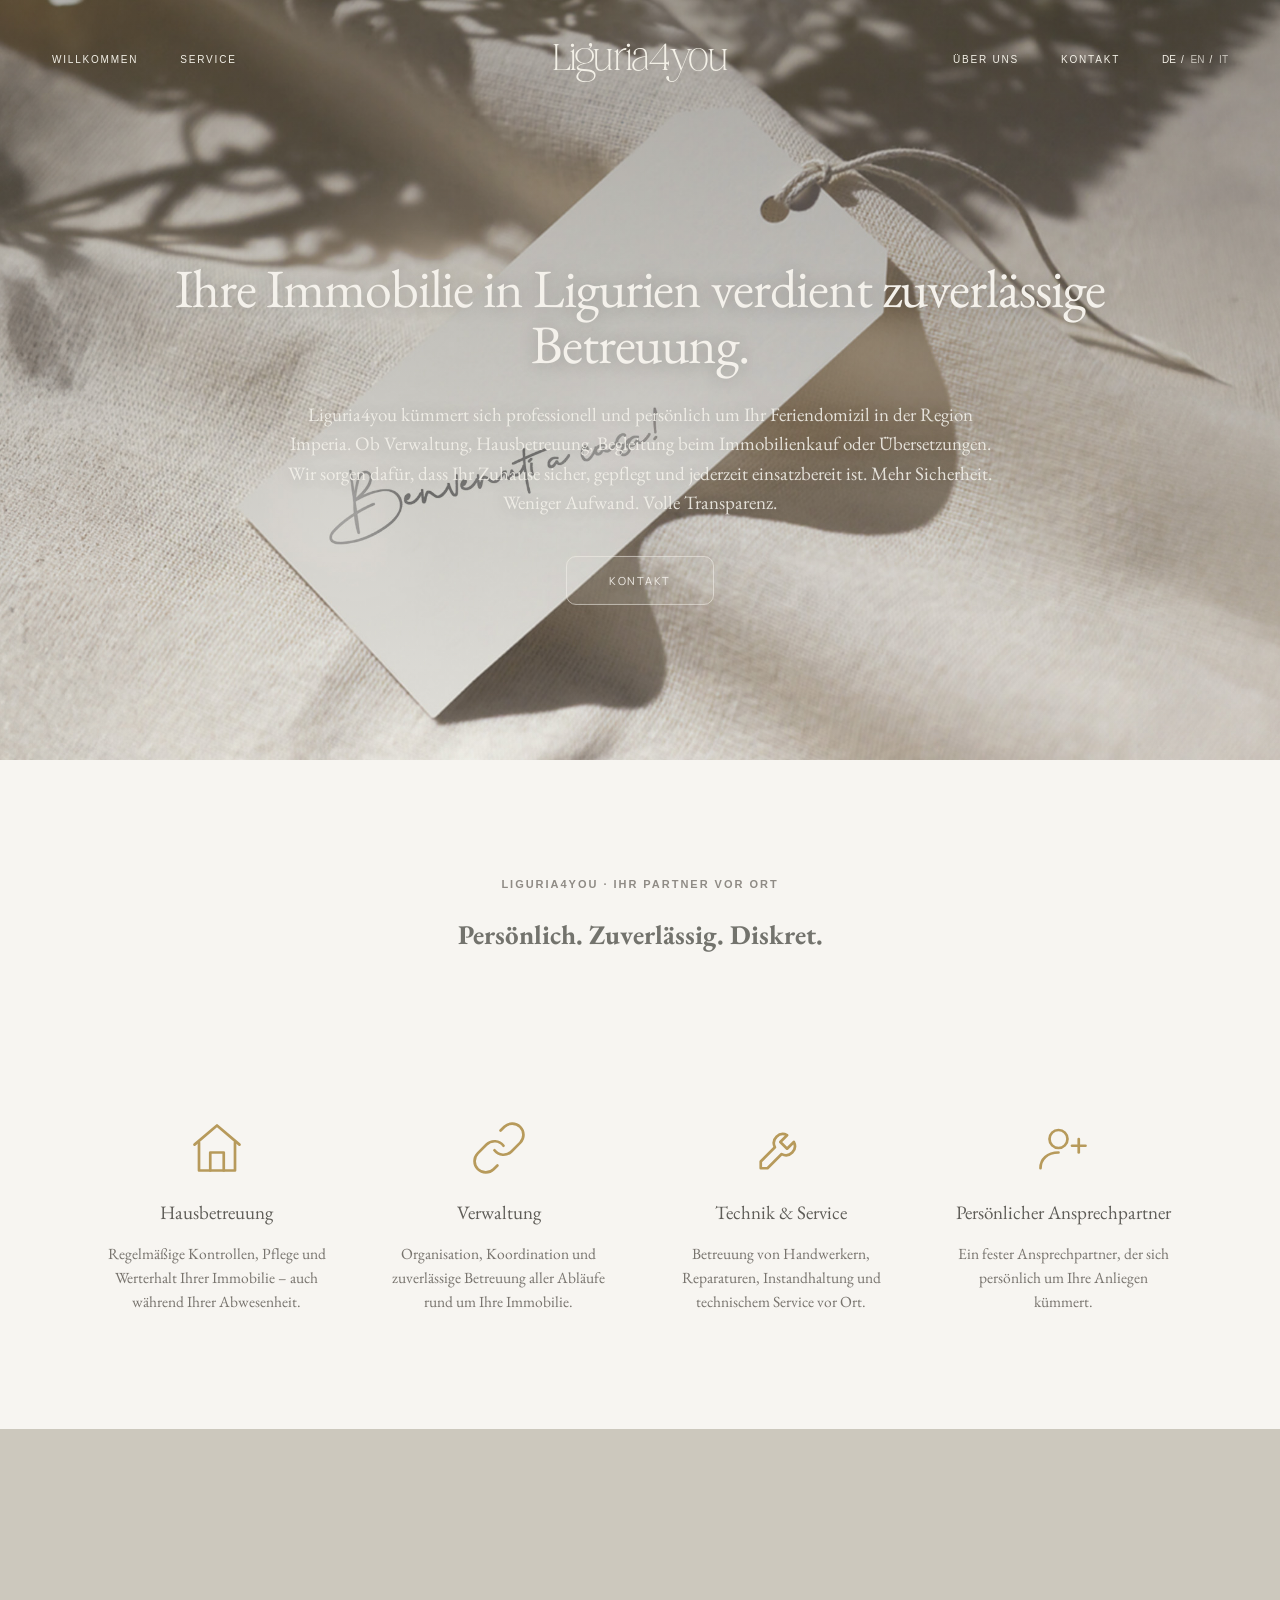
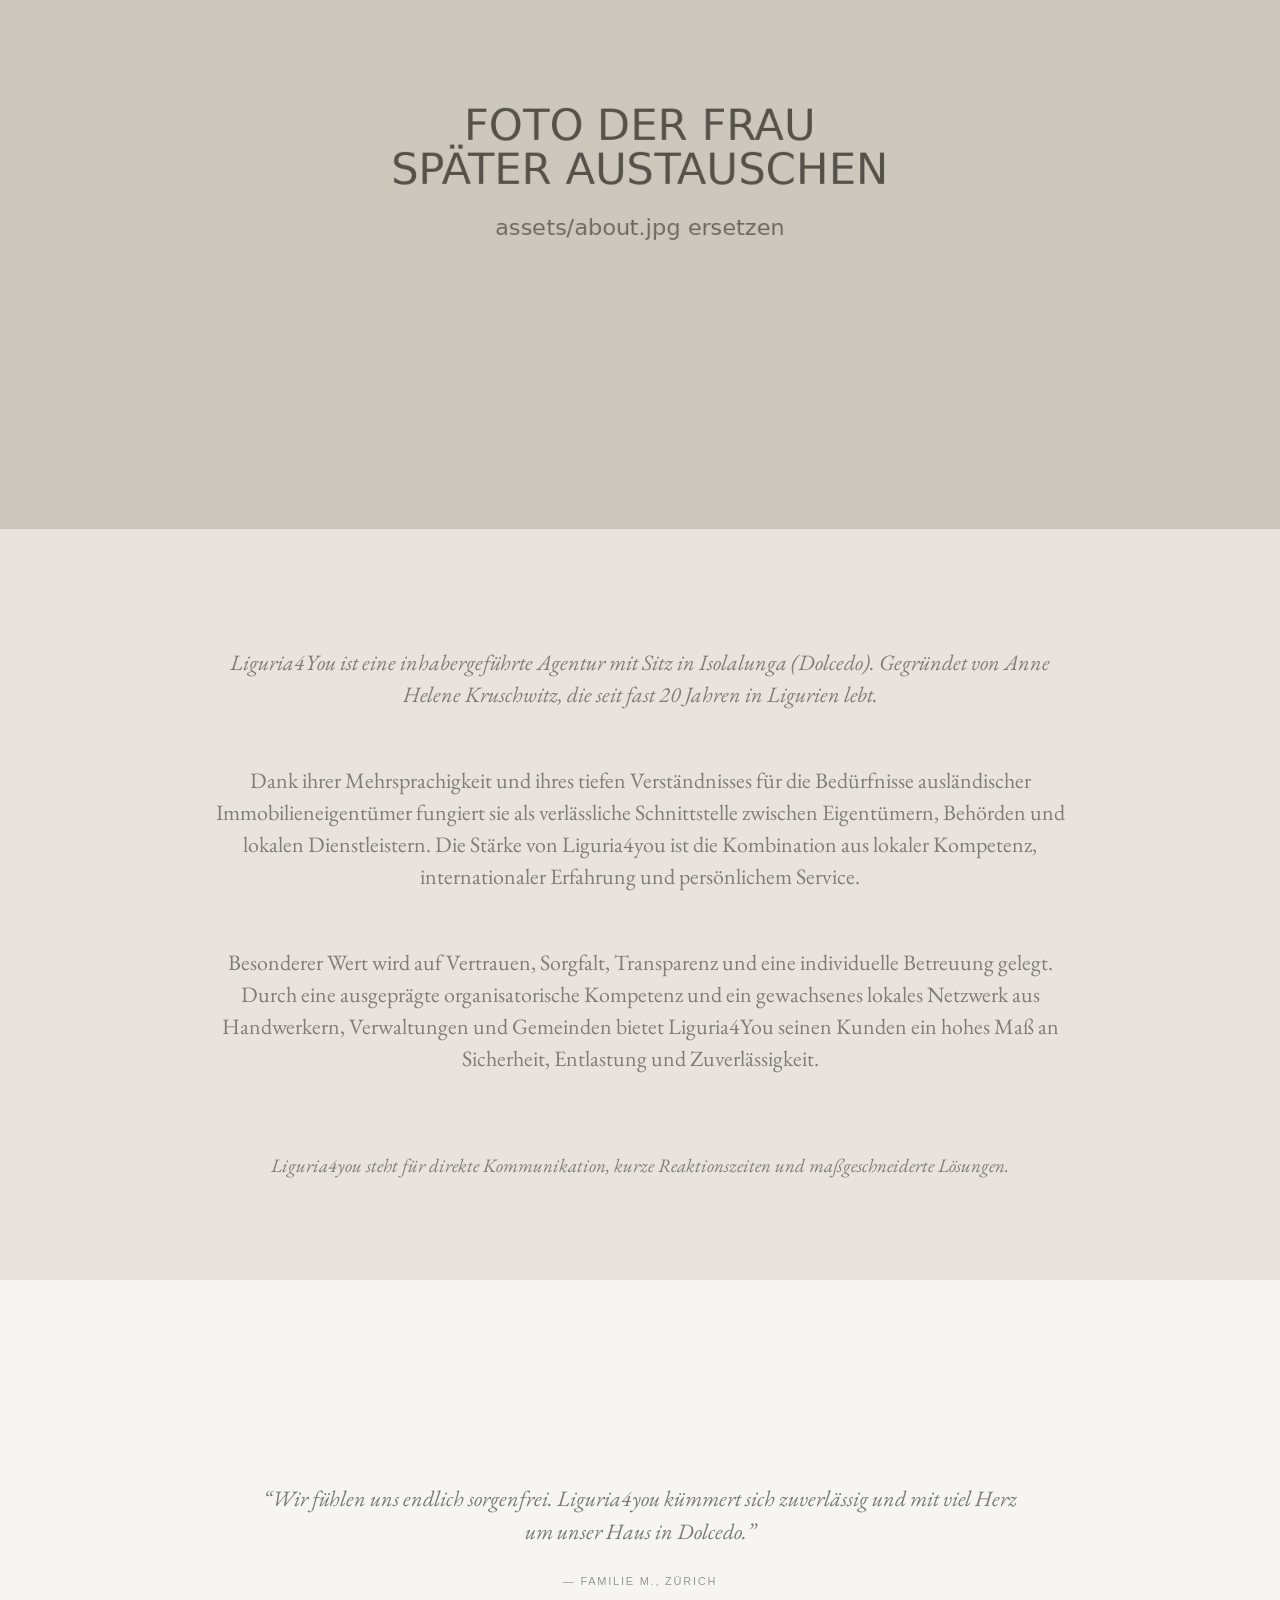
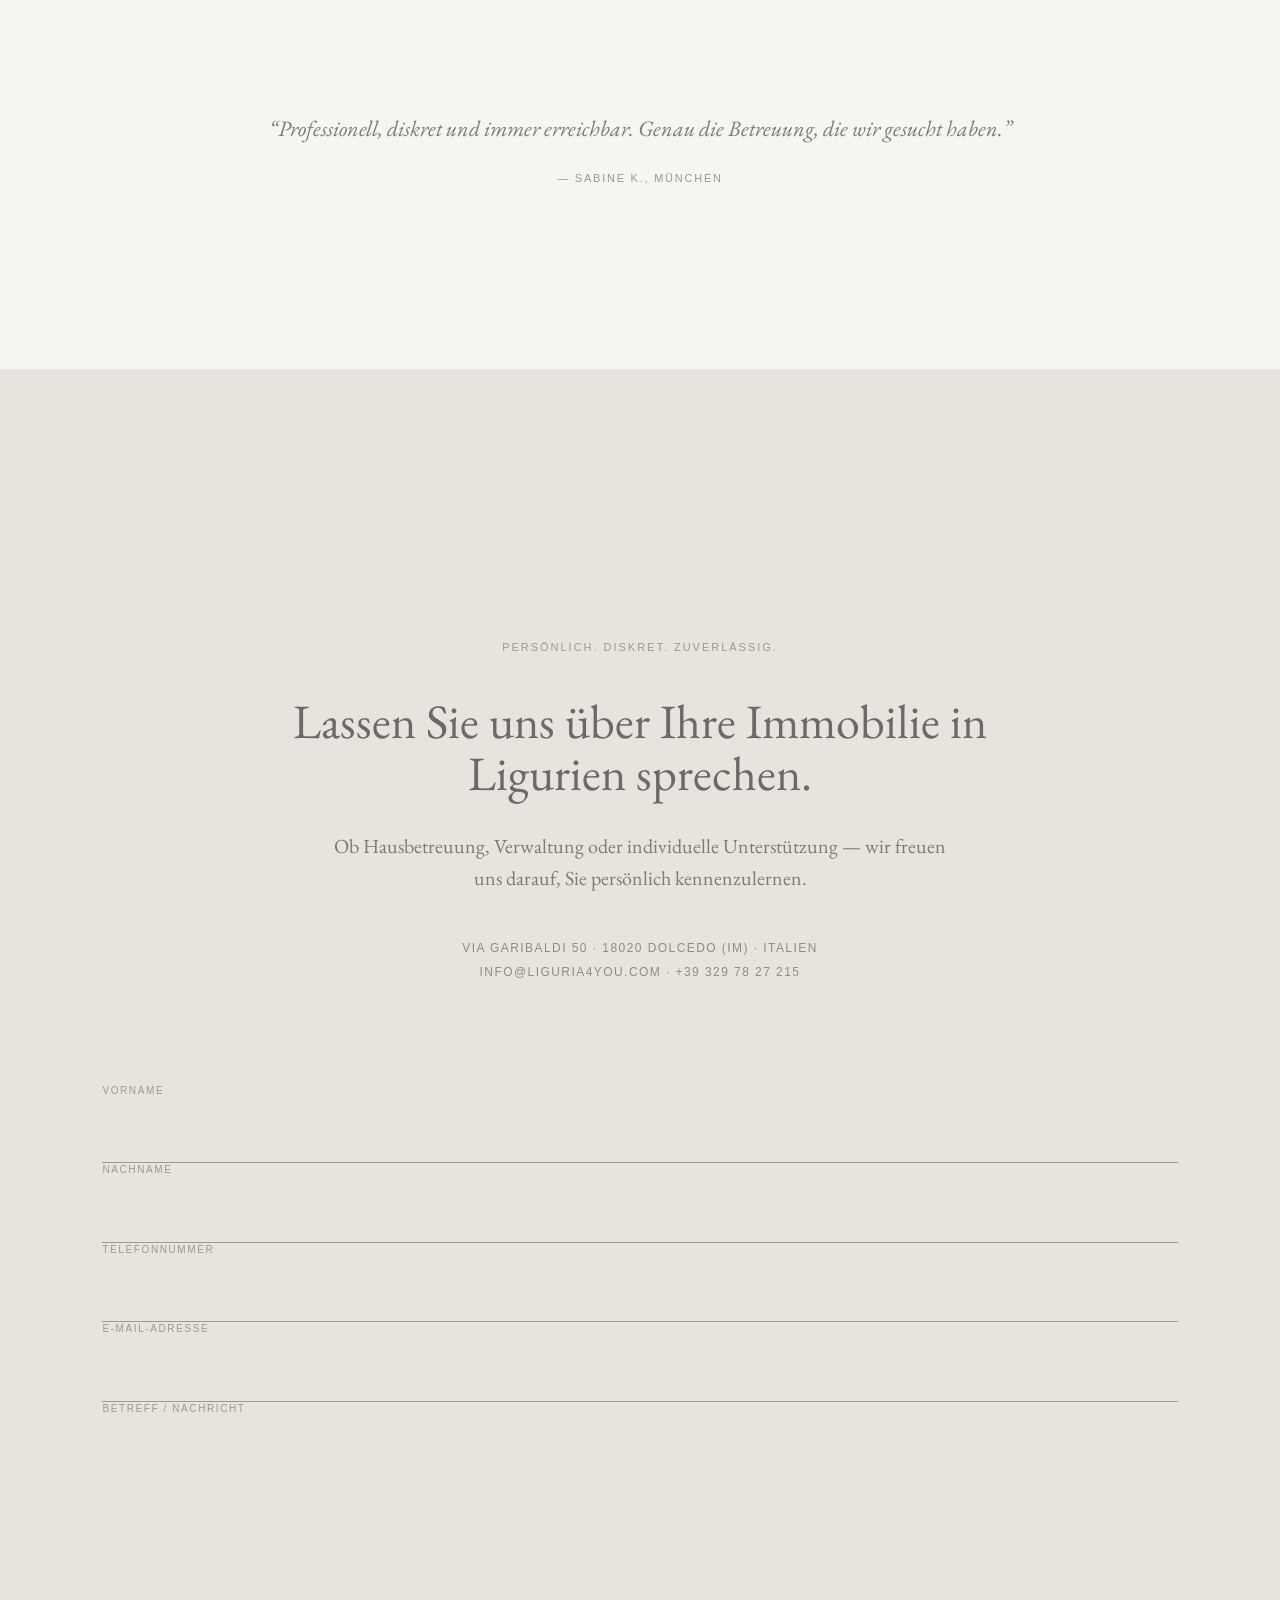
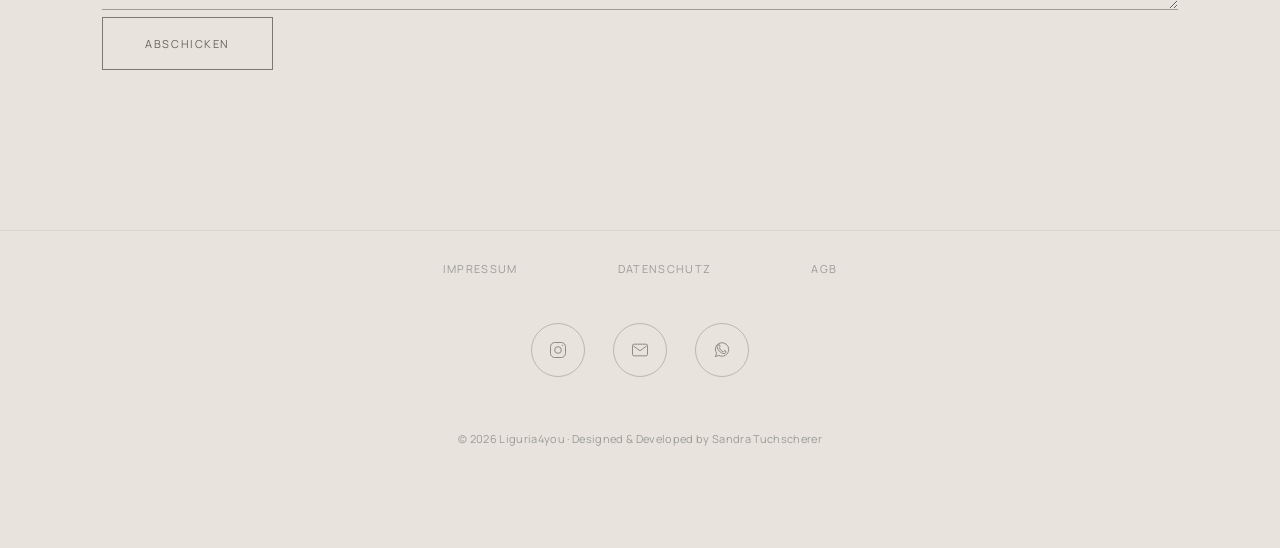
==== commit 438be46f: "Update index.html" ====
--- a/index.html
+++ b/index.html
@@ -44,11 +44,8 @@
 <section class="services" id="service">
 
 <div class="services-intro">
-  <span class="services-kicker">
-    LIGURIA4YOU · IHR PARTNER VOR ORT
-  </span>
-
   <h2>
+    <span class="services-kicker">LIGURIA4YOU · IHR PARTNER VOR ORT</span>
     Persönlich. Zuverlässig. Diskret.
   </h2>
 </div>
--- a/style.css
+++ b/style.css
@@ -163,13 +163,20 @@
   width: auto;
 }
 
-.services-intro h2 {
-  text-align: center;
-  font-size: 42px;
-  line-height: 1.1;
-  font-weight: 400;
+services-intro h2 {
+  text-align: center;
+  margin: 0;
   color: #5f5d58;
-  margin: 0;
+}
+
+.services-intro h2 span {
+  display: block;
+  font-family: "Montserrat", sans-serif;
+  text-transform: uppercase;
+  letter-spacing: 0.18em;
+  font-size: 11px;
+  color: #8f8b85;
+  margin-bottom: 22px;
 }
 
 .services article {
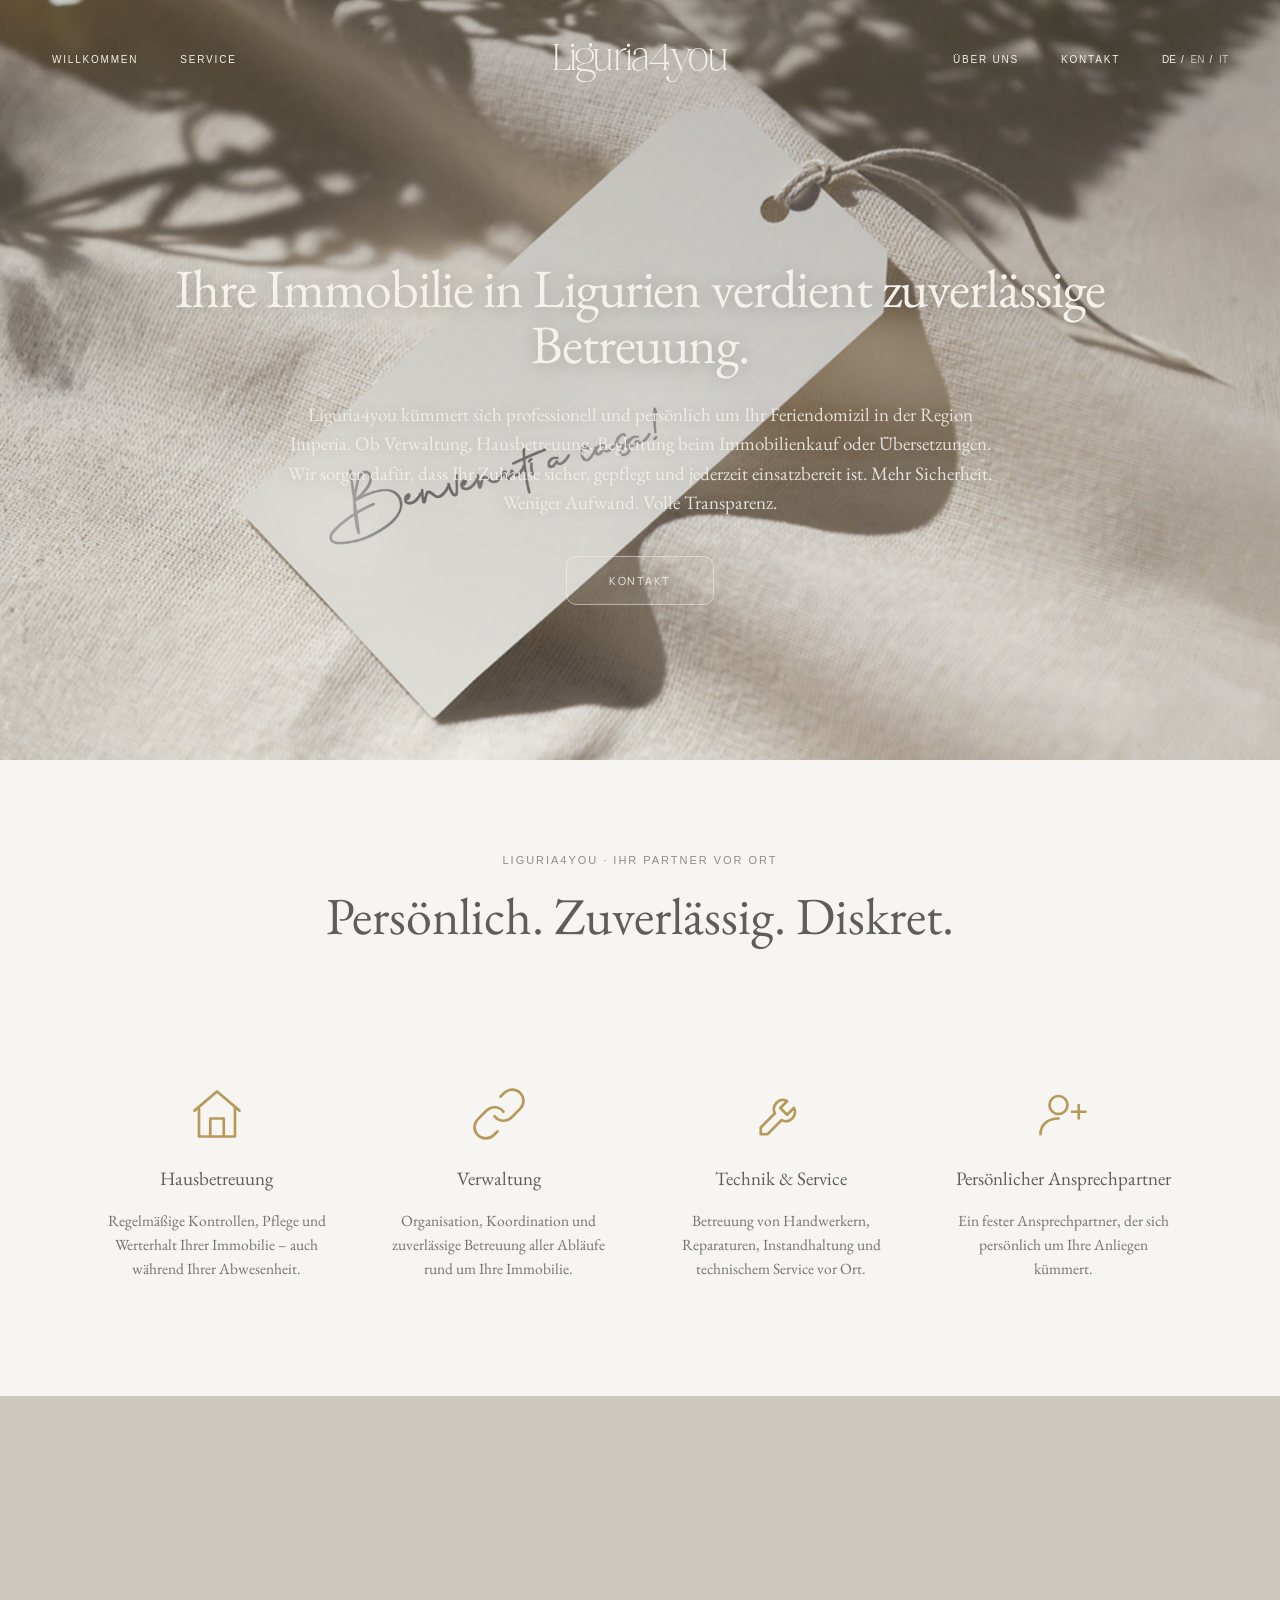
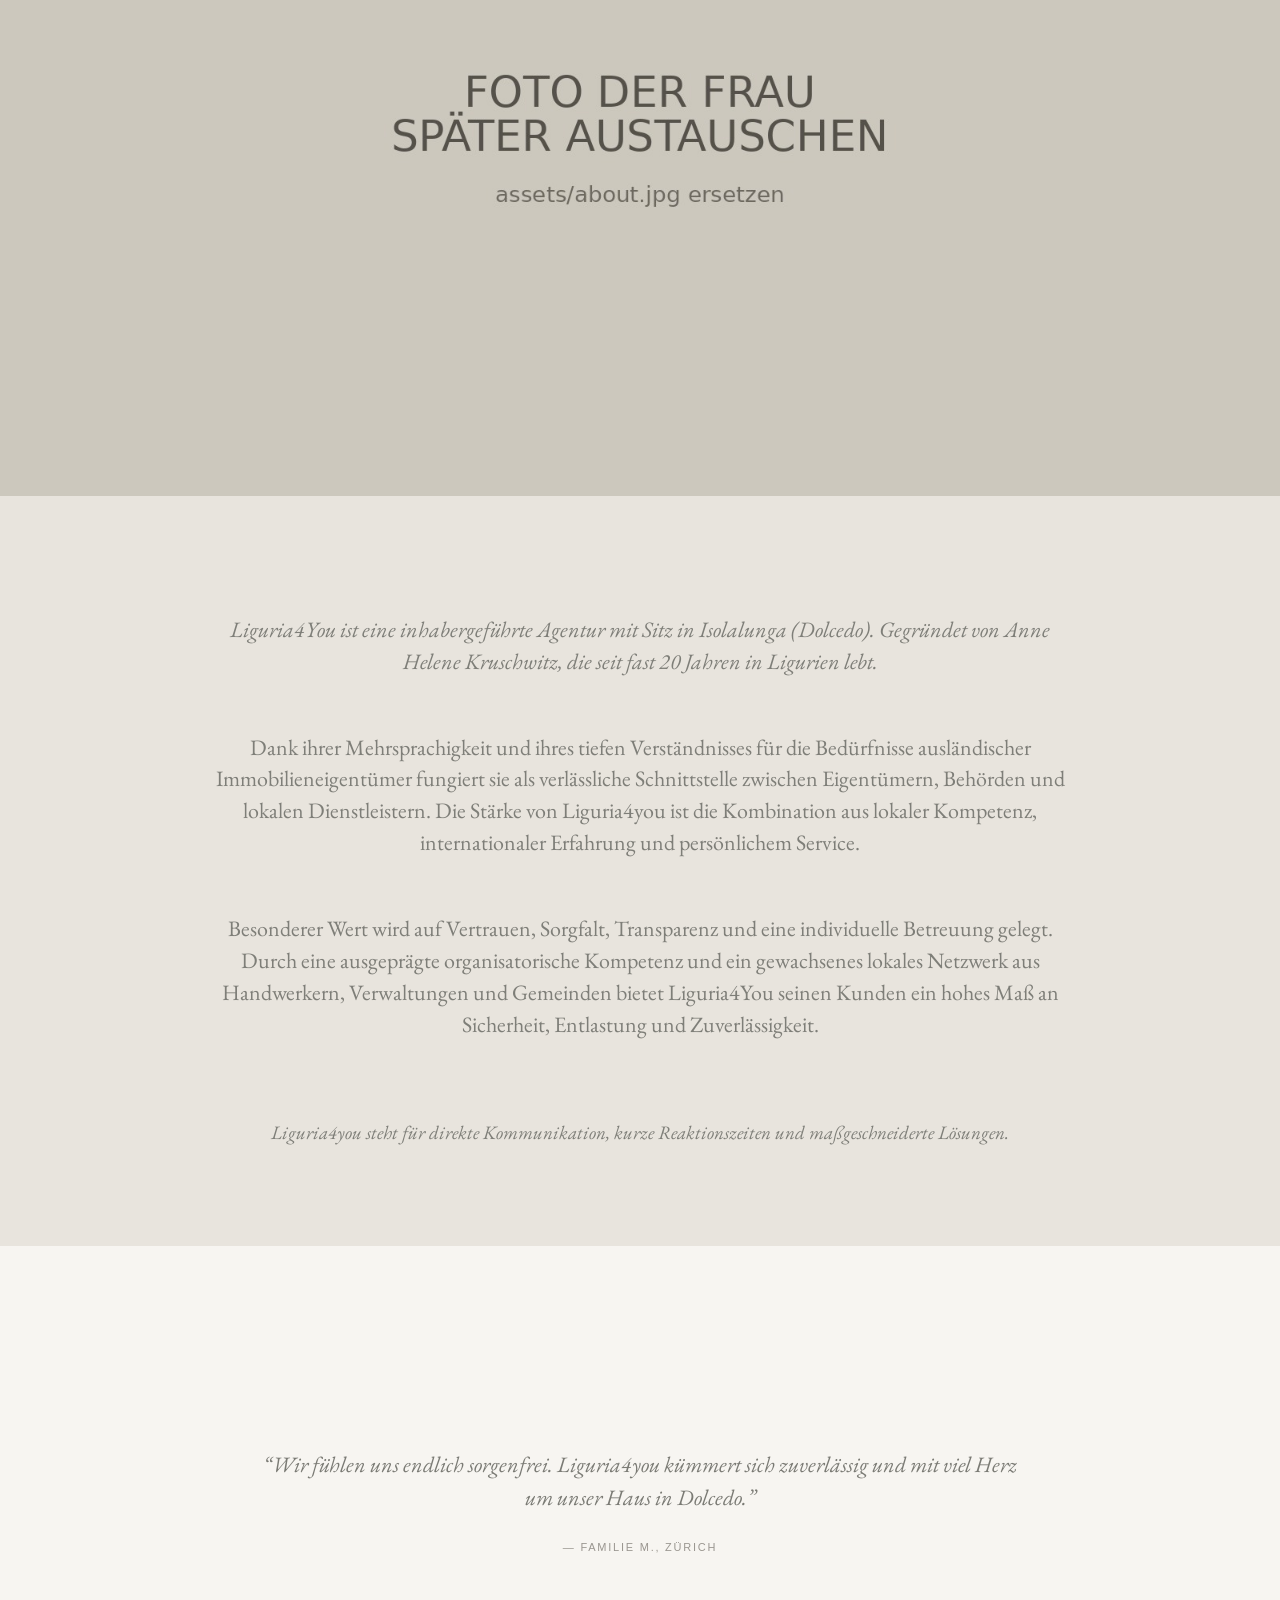
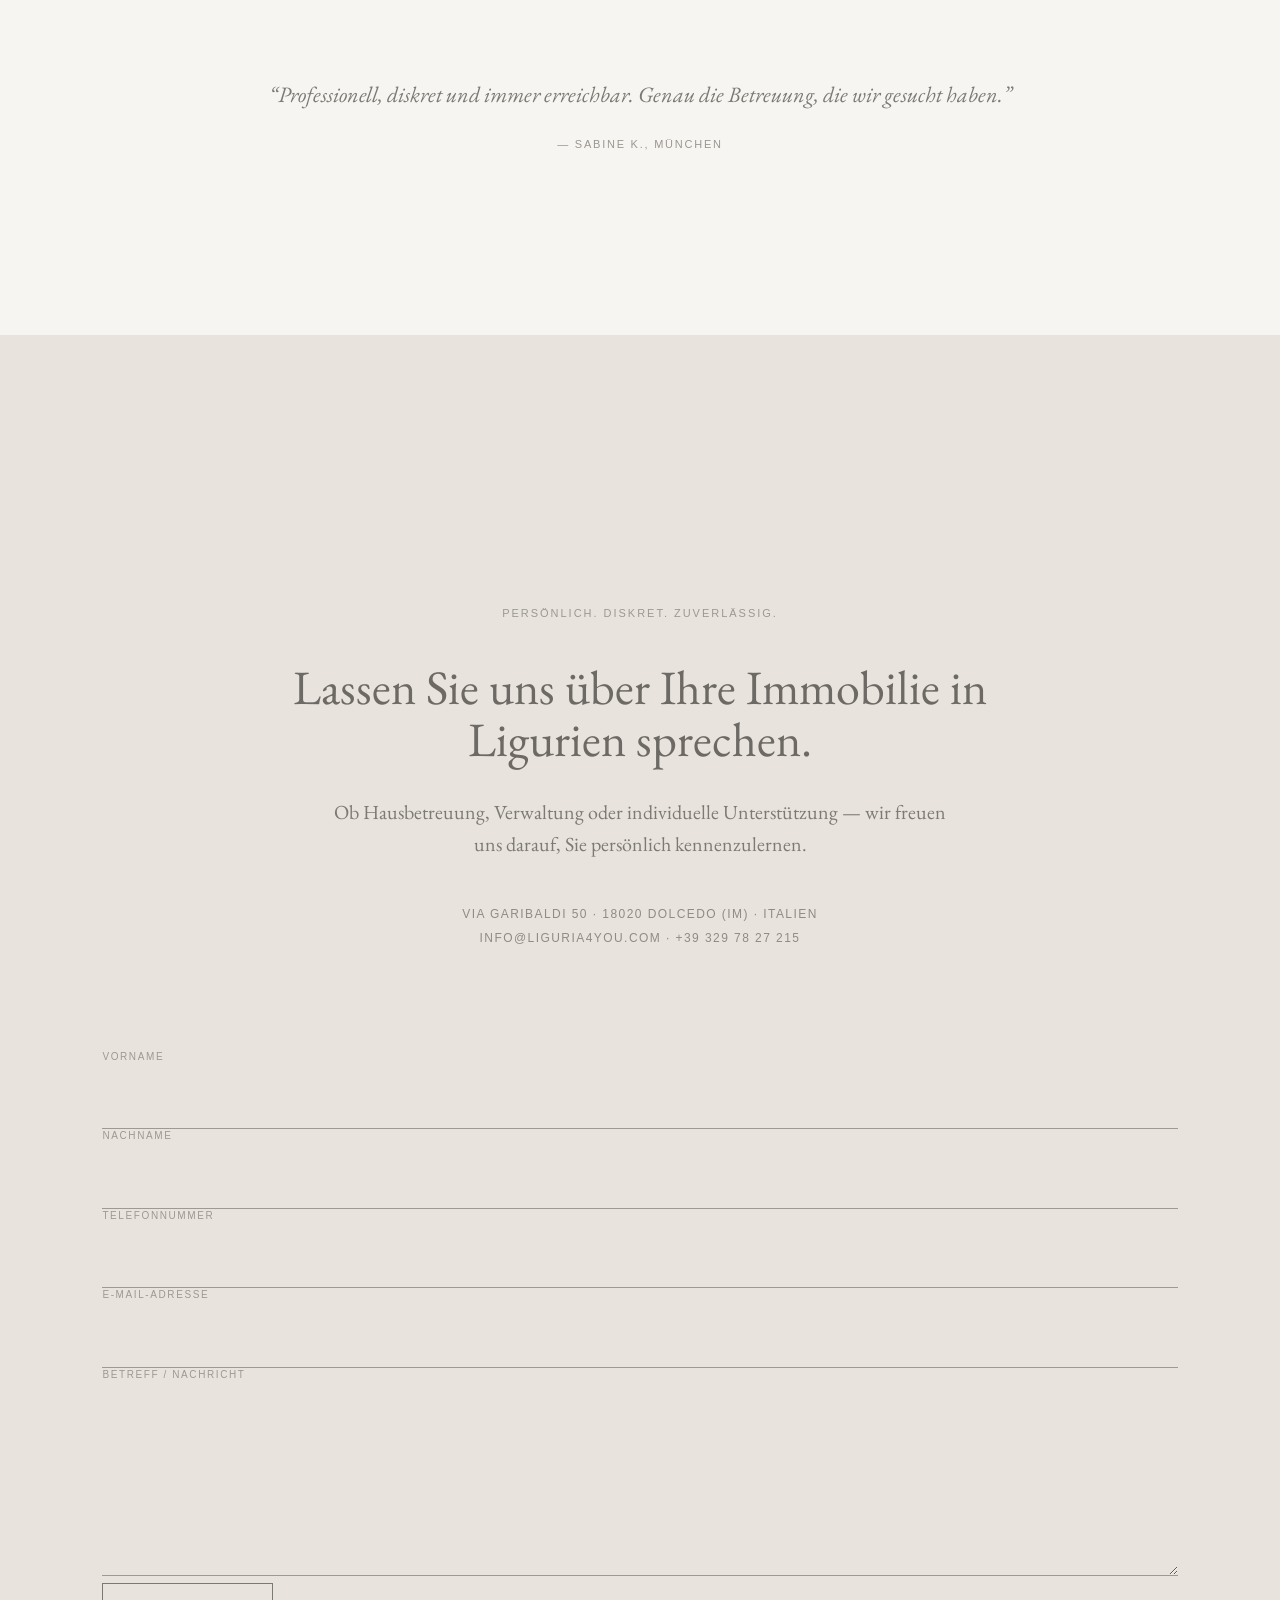
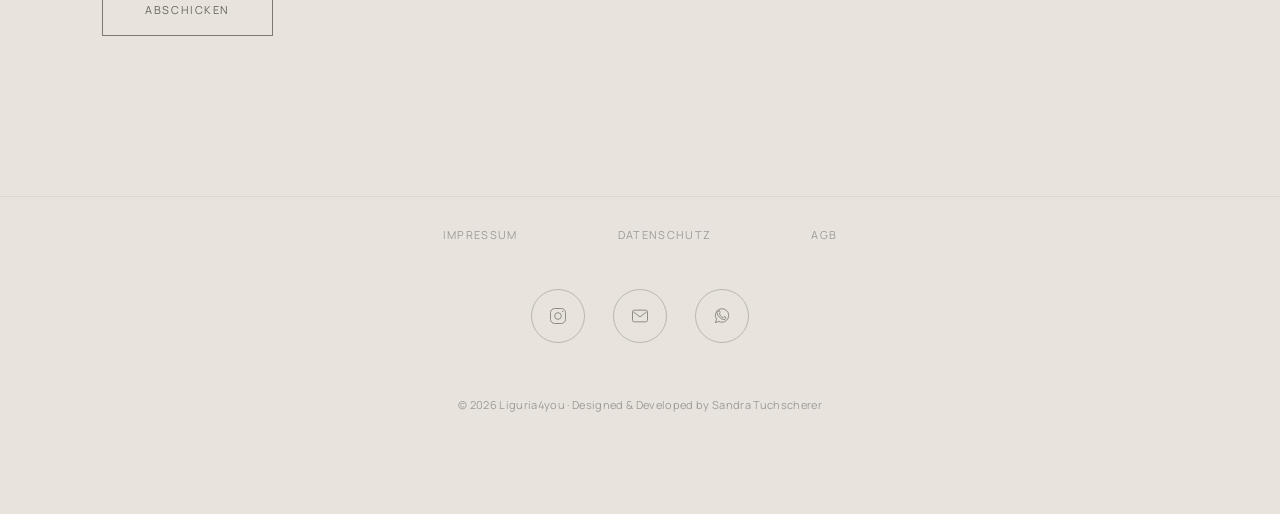
==== commit 79c81c9a: "Update index.html" ====
--- a/index.html
+++ b/index.html
@@ -16,7 +16,7 @@
 </head>
 <body>
   <header class="hero" id="home">
-    <nav class="nav">
+     <nav class="nav">
       <div class="nav-left">
         <a href="#home" data-i18n="navWelcome">Willkommen</a>
         <a href="#service" data-i18n="navService">Service</a>
@@ -32,6 +32,7 @@
         </div>
       </div>
     </nav>
+
 
     <div class="hero-content">
       <h1 data-i18n="heroTitle">Ihre Immobilie in Ligurien verdient zuverlässige Betreuung.</h1>
--- a/style.css
+++ b/style.css
@@ -31,7 +31,7 @@
   min-height: 760px;
   margin-top: 0;
   background:
-    linear-gradient(rgba(55, 51, 45, 0.30), rgba(232, 228, 221, 0.08)),
+    linear-gradient(rgba(45, 42, 38, 0.18), rgba(232, 228, 221, 0.03)),
     url("header.jpg") center 42% / cover no-repeat;
   position: relative;
   color: #f3f0e7;
@@ -163,10 +163,14 @@
   width: auto;
 }
 
-services-intro h2 {
-  text-align: center;
+.services-intro h2 {
+  font-family: "EB Garamond", serif;
+  font-size: 52px;
+  line-height: 1.05;
+  font-weight: 400;
+  text-align: center;
+  color: #5f5d58;
   margin: 0;
-  color: #5f5d58;
 }
 
 .services-intro h2 span {
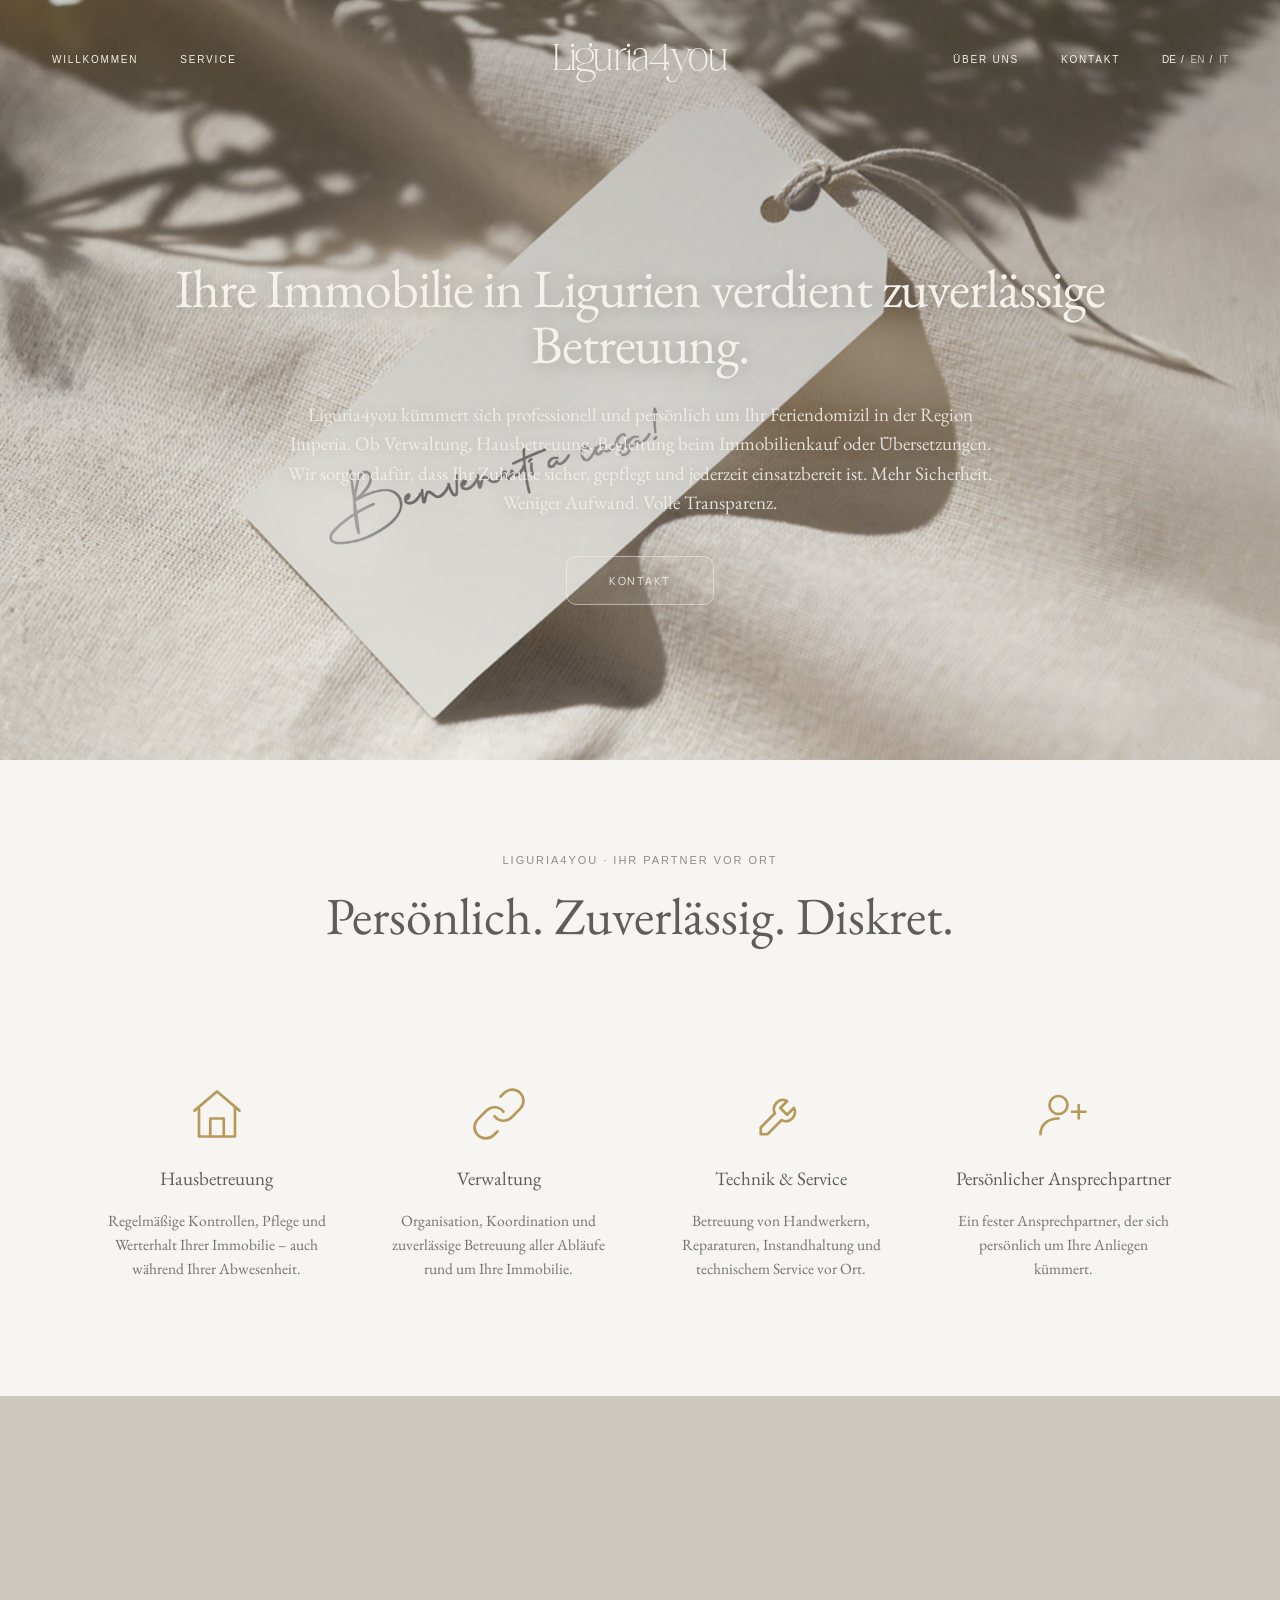
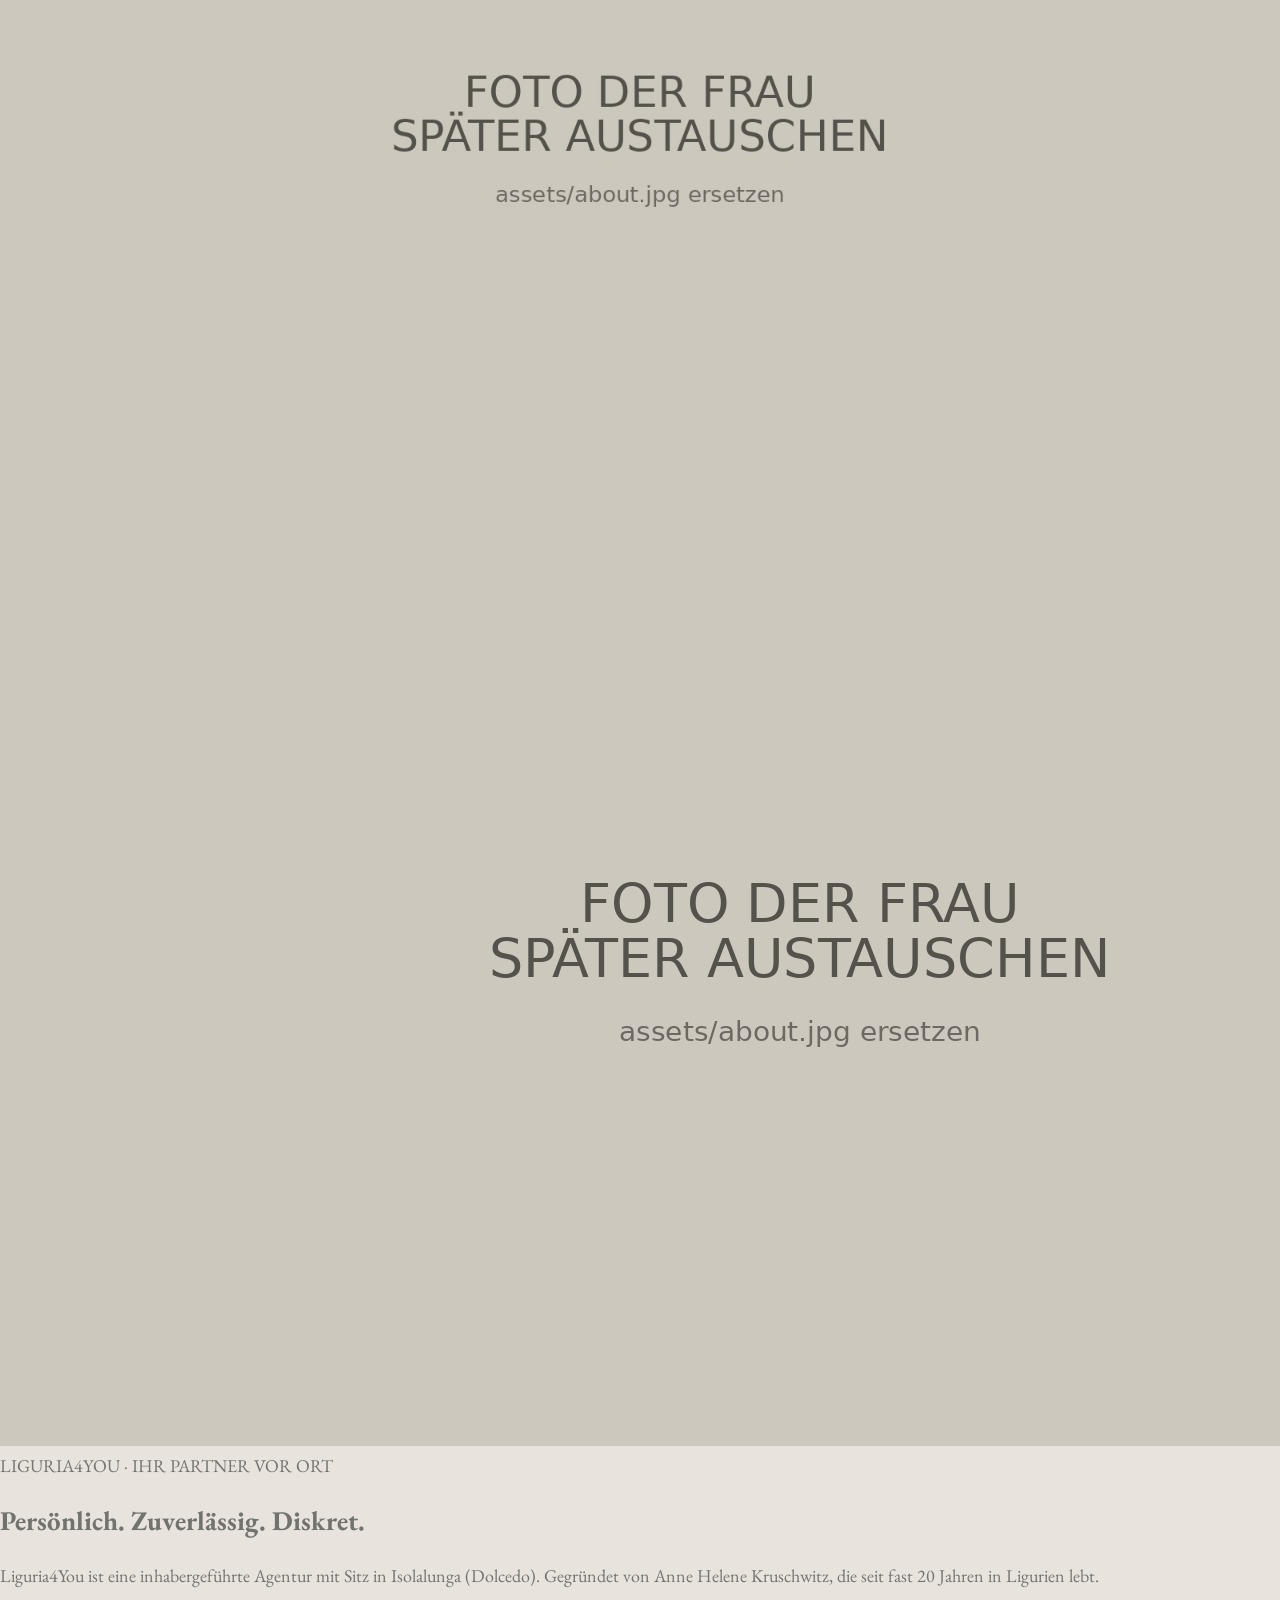
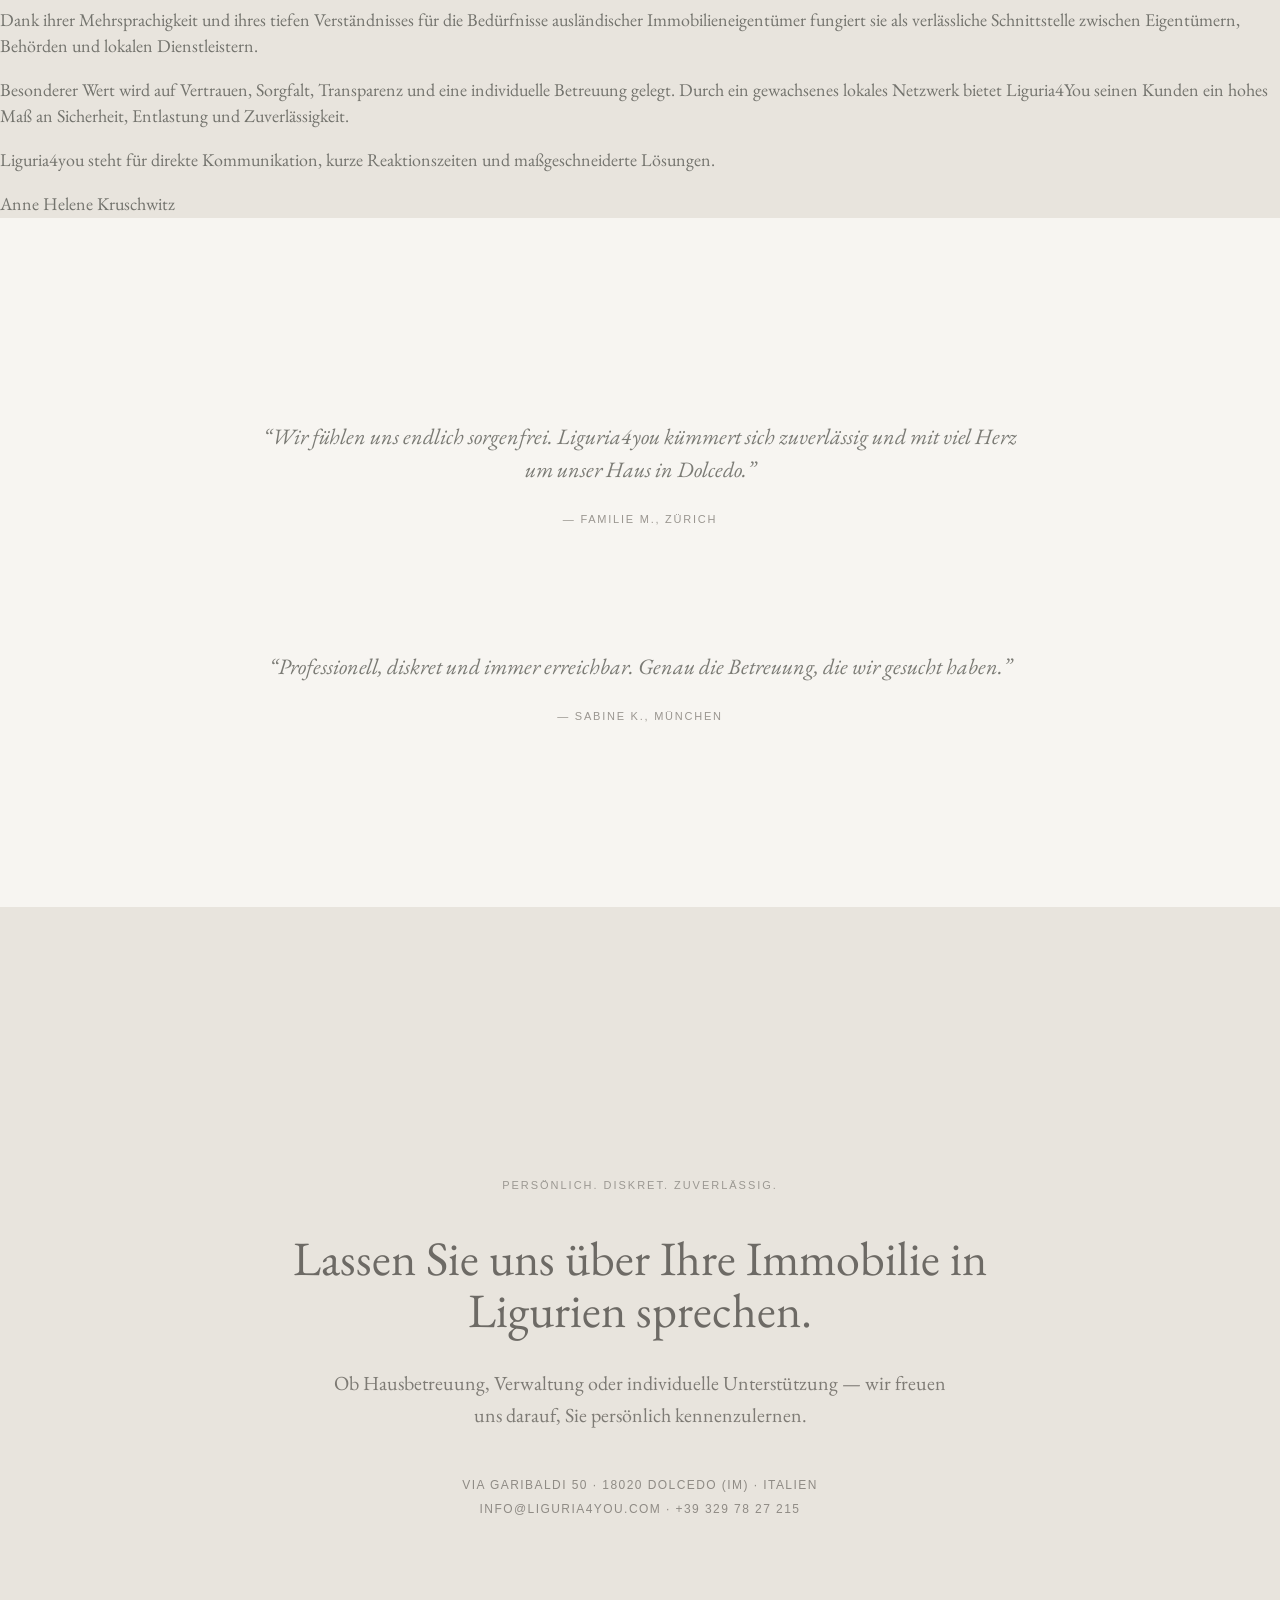
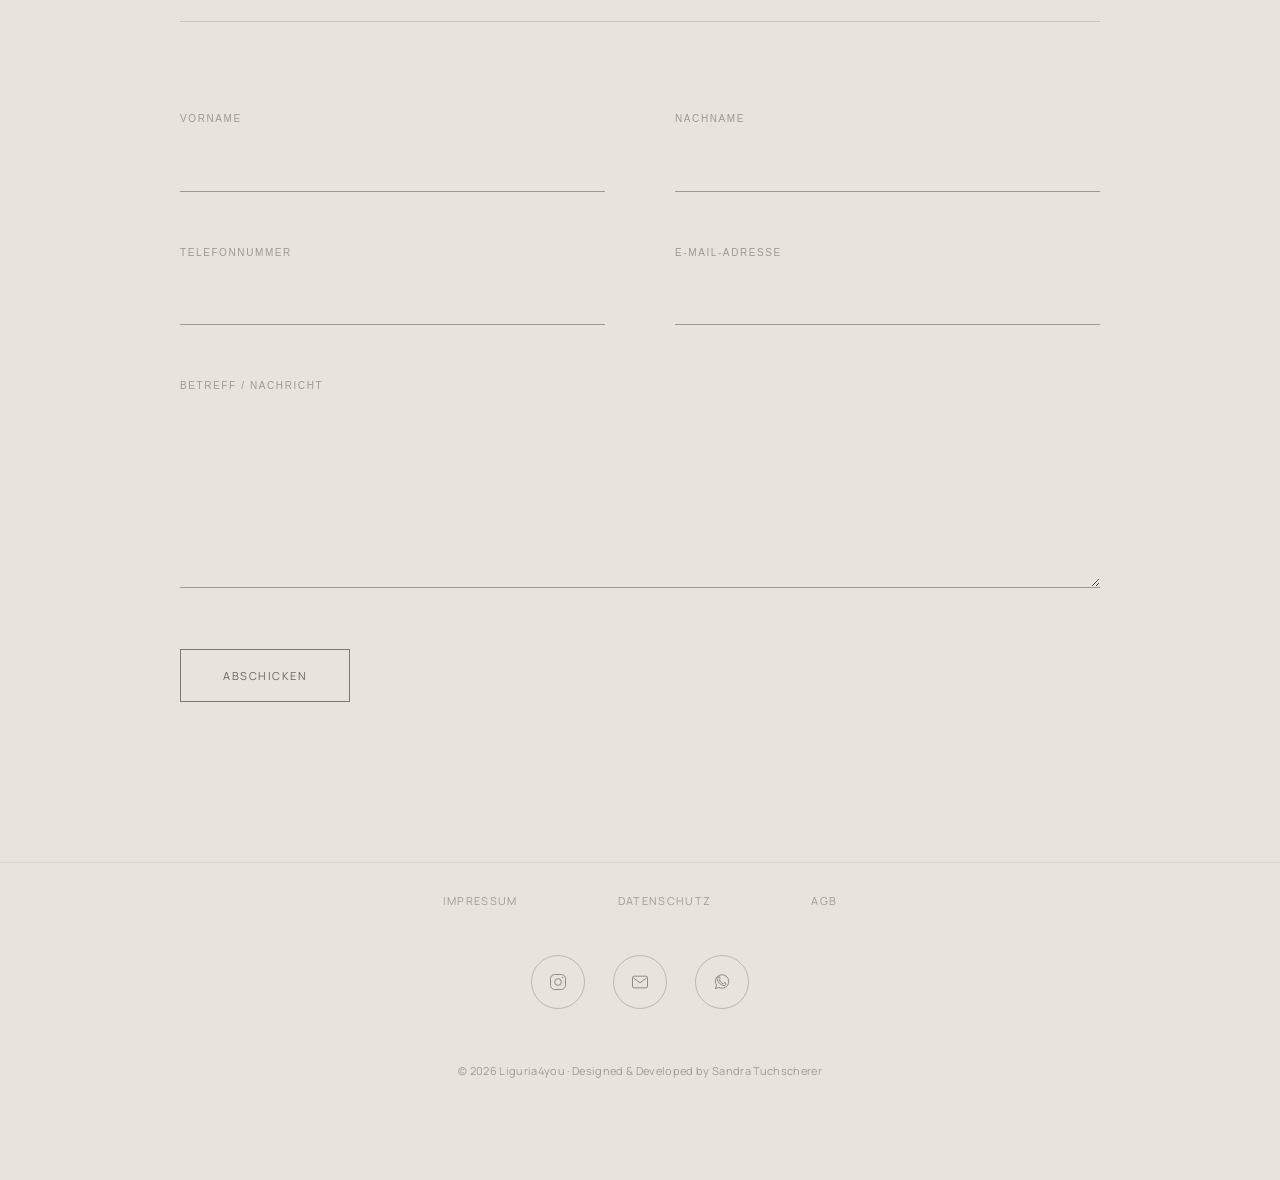
==== commit 97aa7198: "Update index.html" ====
--- a/index.html
+++ b/index.html
@@ -133,12 +133,27 @@
 
     <section class="image-band"><img src="about.jpg" alt=""></section>
 
-    <section class="about" id="about">
-      <p class="intro" data-i18n="aboutIntro">Liguria4You ist eine inhabergeführte Agentur mit Sitz in Isolalunga (Dolcedo). Gegründet von Anne Helene Kruschwitz, die seit fast 20 Jahren in Ligurien lebt.</p>
-      <p data-i18n="aboutText1">Dank ihrer Mehrsprachigkeit und ihres tiefen Verständnisses für die Bedürfnisse ausländischer Immobilieneigentümer fungiert sie als verlässliche Schnittstelle zwischen Eigentümern, Behörden und lokalen Dienstleistern. Die Stärke von Liguria4you ist die Kombination aus lokaler Kompetenz, internationaler Erfahrung und persönlichem Service.</p>
-      <p data-i18n="aboutText2">Besonderer Wert wird auf Vertrauen, Sorgfalt, Transparenz und eine individuelle Betreuung gelegt. Durch eine ausgeprägte organisatorische Kompetenz und ein gewachsenes lokales Netzwerk aus Handwerkern, Verwaltungen und Gemeinden bietet Liguria4You seinen Kunden ein hohes Maß an Sicherheit, Entlastung und Zuverlässigkeit.</p>
-      <p class="claim" data-i18n="aboutClaim">Liguria4you steht für direkte Kommunikation, kurze Reaktionszeiten und maßgeschneiderte Lösungen.</p>
-    </section>
+<section class="about-section" id="about">
+  <div class="about-image">
+    <img src="about.jpg" alt="Anne Helene Kruschwitz">
+  </div>
+
+  <div class="about-text">
+    <span>LIGURIA4YOU · IHR PARTNER VOR ORT</span>
+
+    <h2>Persönlich. Zuverlässig. Diskret.</h2>
+
+    <p data-i18n="aboutIntro">Liguria4You ist eine inhabergeführte Agentur mit Sitz in Isolalunga (Dolcedo). Gegründet von Anne Helene Kruschwitz, die seit fast 20 Jahren in Ligurien lebt.</p>
+
+    <p data-i18n="aboutText1">Dank ihrer Mehrsprachigkeit und ihres tiefen Verständnisses für die Bedürfnisse ausländischer Immobilieneigentümer fungiert sie als verlässliche Schnittstelle zwischen Eigentümern, Behörden und lokalen Dienstleistern.</p>
+
+    <p data-i18n="aboutText2">Besonderer Wert wird auf Vertrauen, Sorgfalt, Transparenz und eine individuelle Betreuung gelegt. Durch ein gewachsenes lokales Netzwerk bietet Liguria4You seinen Kunden ein hohes Maß an Sicherheit, Entlastung und Zuverlässigkeit.</p>
+
+    <p class="claim" data-i18n="aboutClaim">Liguria4you steht für direkte Kommunikation, kurze Reaktionszeiten und maßgeschneiderte Lösungen.</p>
+
+    <div class="signature">Anne Helene Kruschwitz</div>
+  </div>
+</section>
 <section class="testimonials">
   <div class="testimonial">
     <p>
--- a/style.css
+++ b/style.css
@@ -270,7 +270,7 @@
   padding: 120px 8vw 160px;
 background: #e8e4dd;
 }
-}
+
 form {
   max-width: 920px;
   margin: 0 auto;
@@ -561,3 +561,27 @@
   width: 54px;
   height: 54px;
 }
+.menu-toggle {
+  display: none;
+}
+
+.nav-menu {
+  display: contents;
+}
+
+@media (max-width: 760px) {
+  .nav {
+    position: absolute;
+    display: flex;
+    justify-content: space-between;
+    align-items: center;
+    padding: 26px 24px;
+  }
+
+.menu-toggle {
+  display: none;
+}
+
+.nav-menu {
+  display: none;
+}
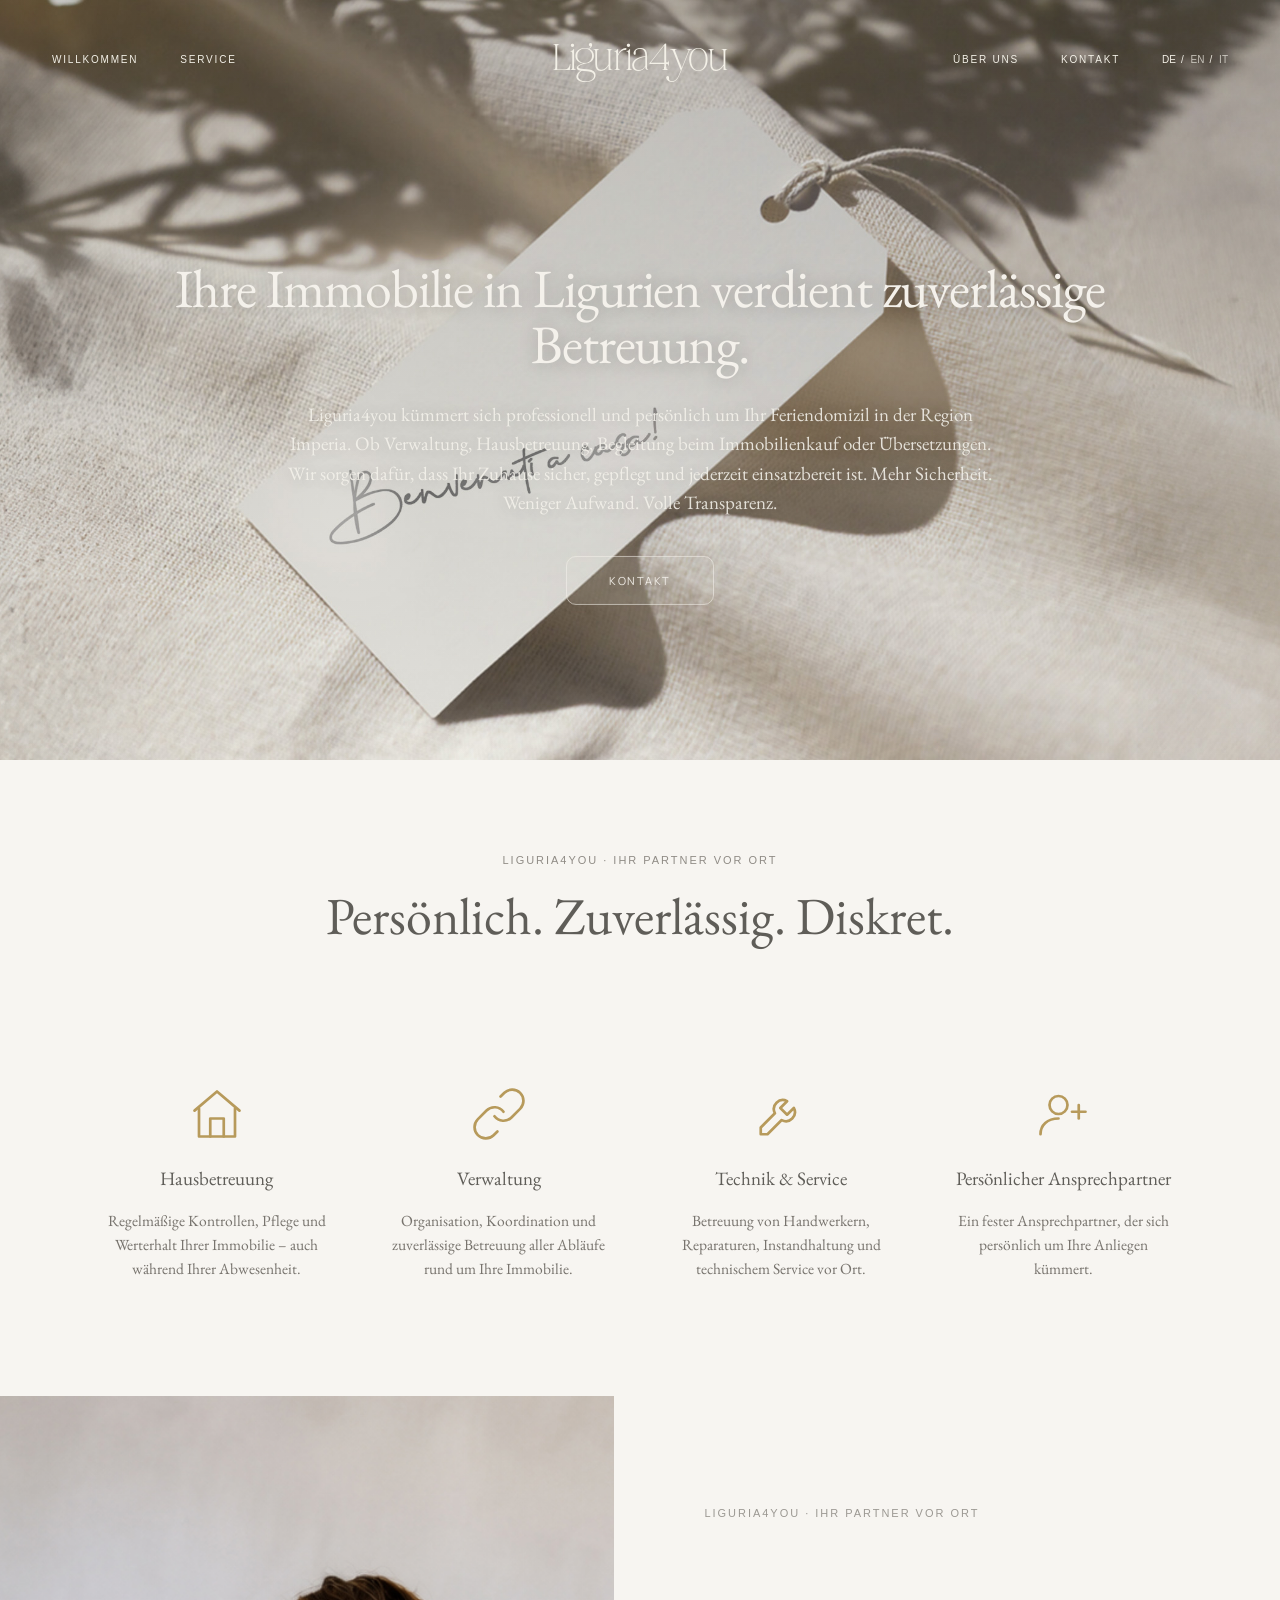
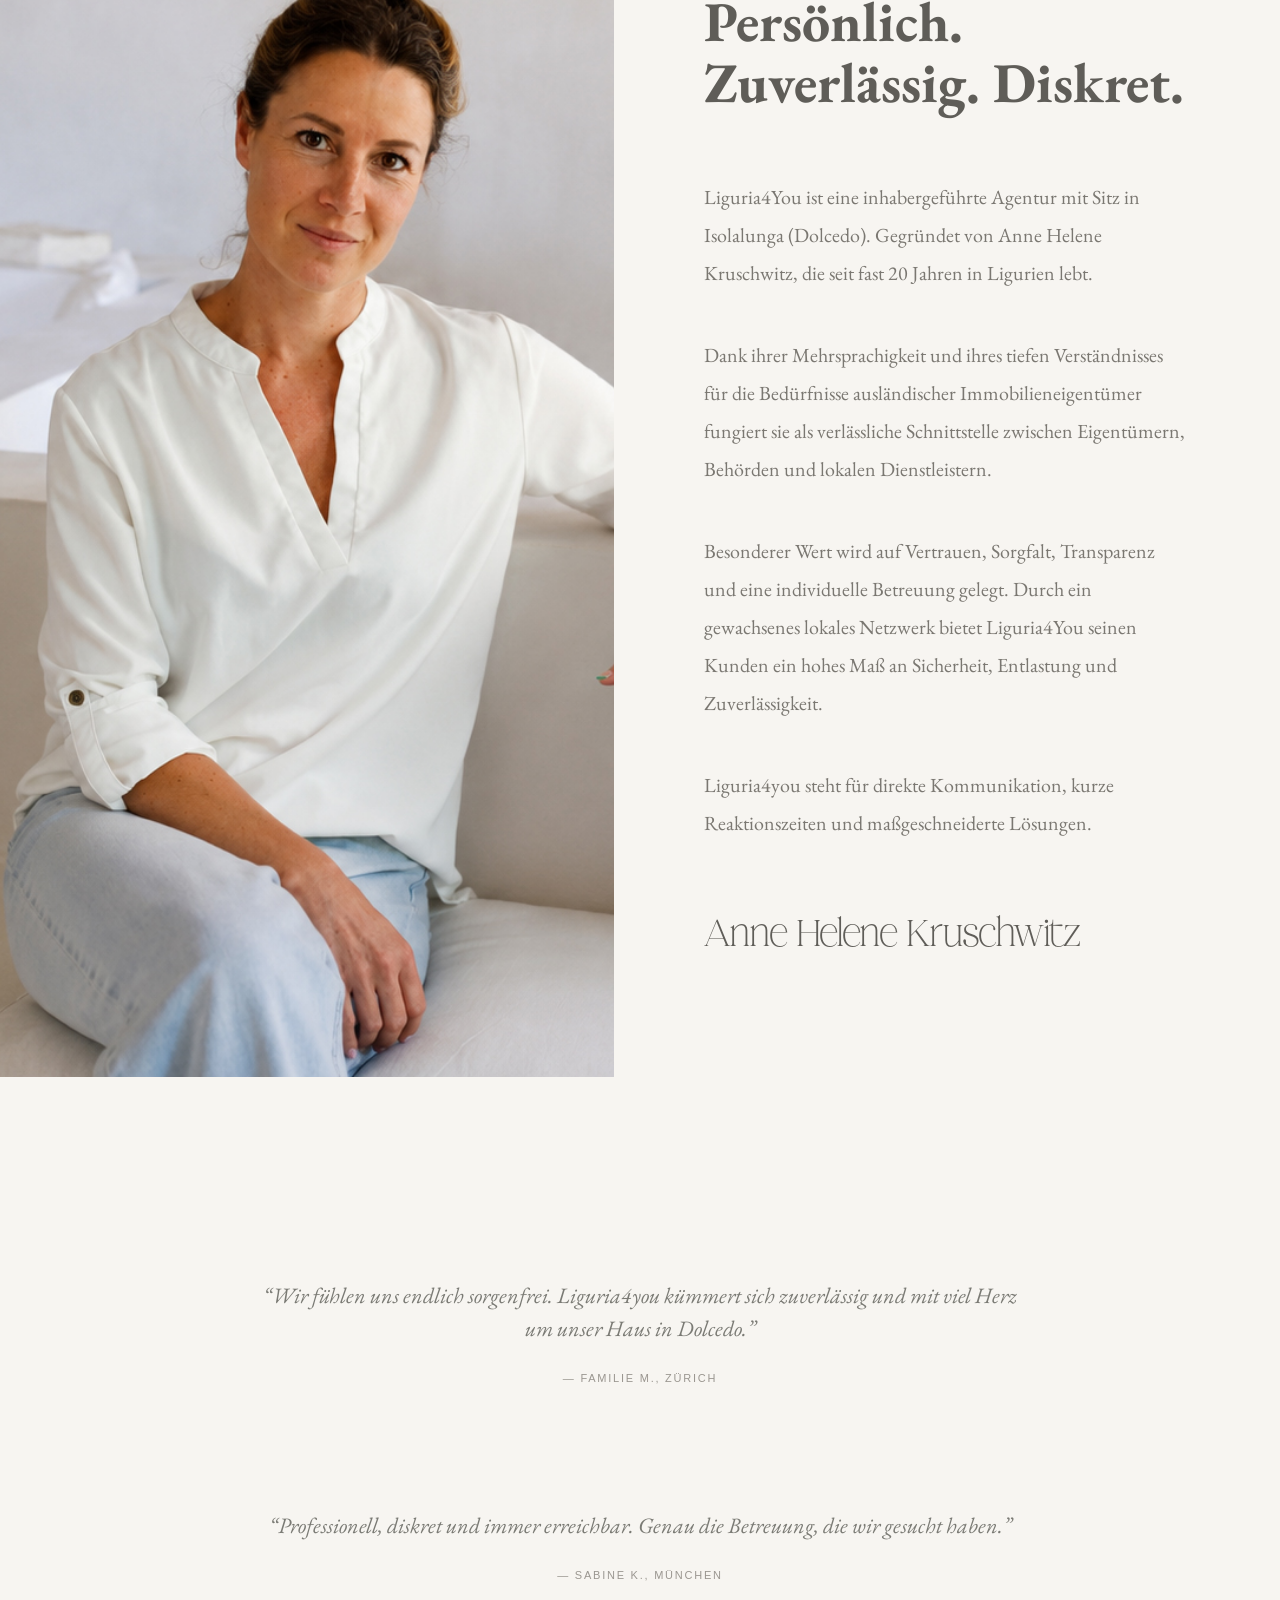
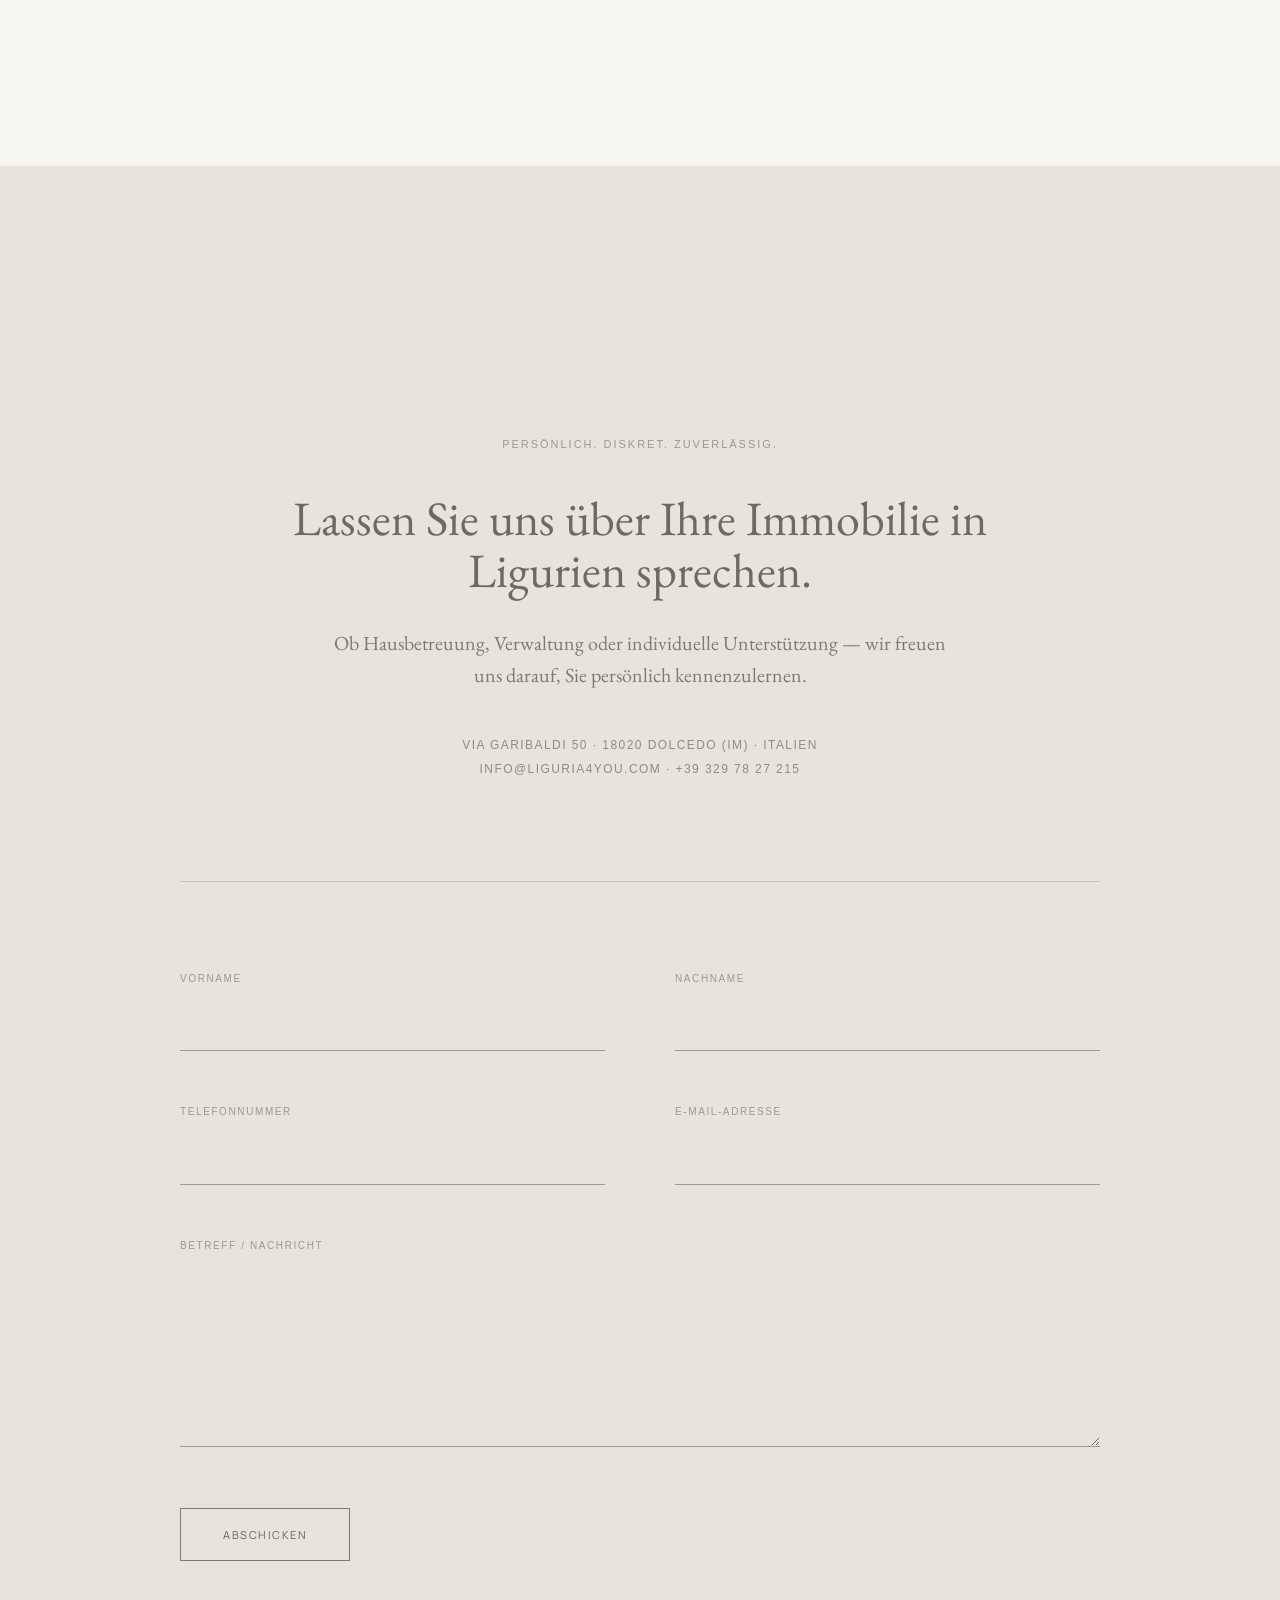
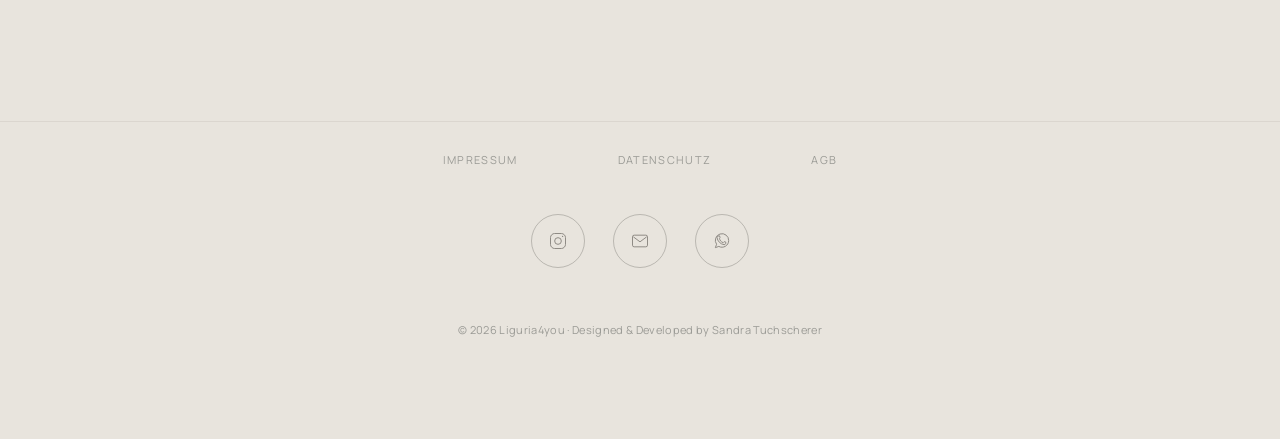
==== commit fba62de9: "Update index.html" ====
--- a/index.html
+++ b/index.html
@@ -131,7 +131,7 @@
 
 </section>
 
-    <section class="image-band"><img src="about.jpg" alt=""></section>
+
 
 <section class="about-section" id="about">
   <div class="about-image">
--- a/style.css
+++ b/style.css
@@ -476,6 +476,56 @@
   text-transform: uppercase;
   color: #9a9690;
 }
+
+.about-section {
+  display: grid;
+  grid-template-columns: 48% 52%;
+  background: #f7f5f1;
+}
+
+.about-image img {
+  width: 100%;
+  height: 100%;
+  display: block;
+  object-fit: cover;
+}
+
+.about-text {
+  padding: 110px 90px;
+  display: flex;
+  flex-direction: column;
+  justify-content: center;
+}
+
+.about-text span {
+  font-family: "Montserrat", sans-serif;
+  text-transform: uppercase;
+  letter-spacing: 0.18em;
+  font-size: 11px;
+  color: #9b9892;
+  margin-bottom: 24px;
+}
+
+.about-text h2 {
+  font-size: 56px;
+  line-height: 1.08;
+  color: #5f5d58;
+  margin-bottom: 45px;
+}
+
+.about-text p {
+  font-size: 20px;
+  line-height: 1.9;
+  color: #7a7771;
+  margin-bottom: 24px;
+}
+
+.signature {
+  margin-top: 40px;
+  font-family: "Crosela", serif;
+  font-size: 42px;
+  color: #5f5d58;
+}
 .contact-intro {
   max-width: 760px;
   margin: 0 auto 100px;
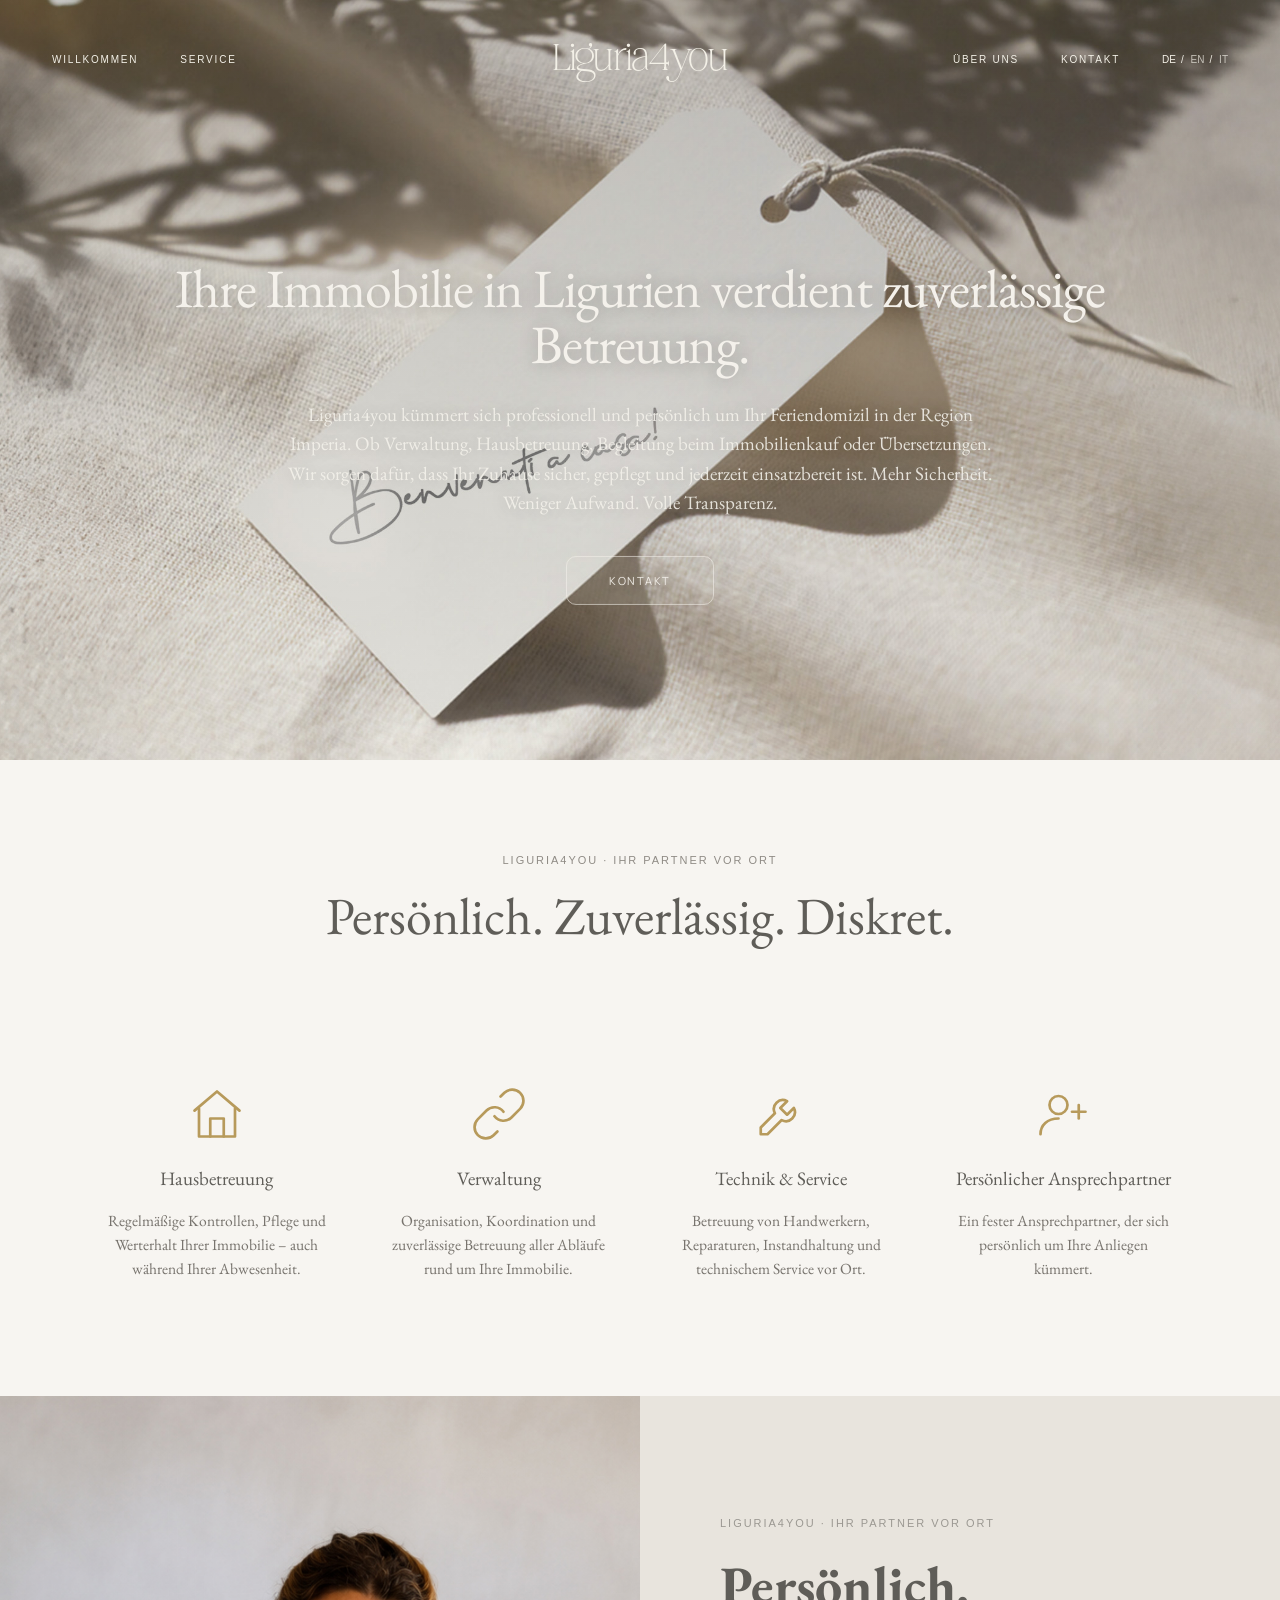
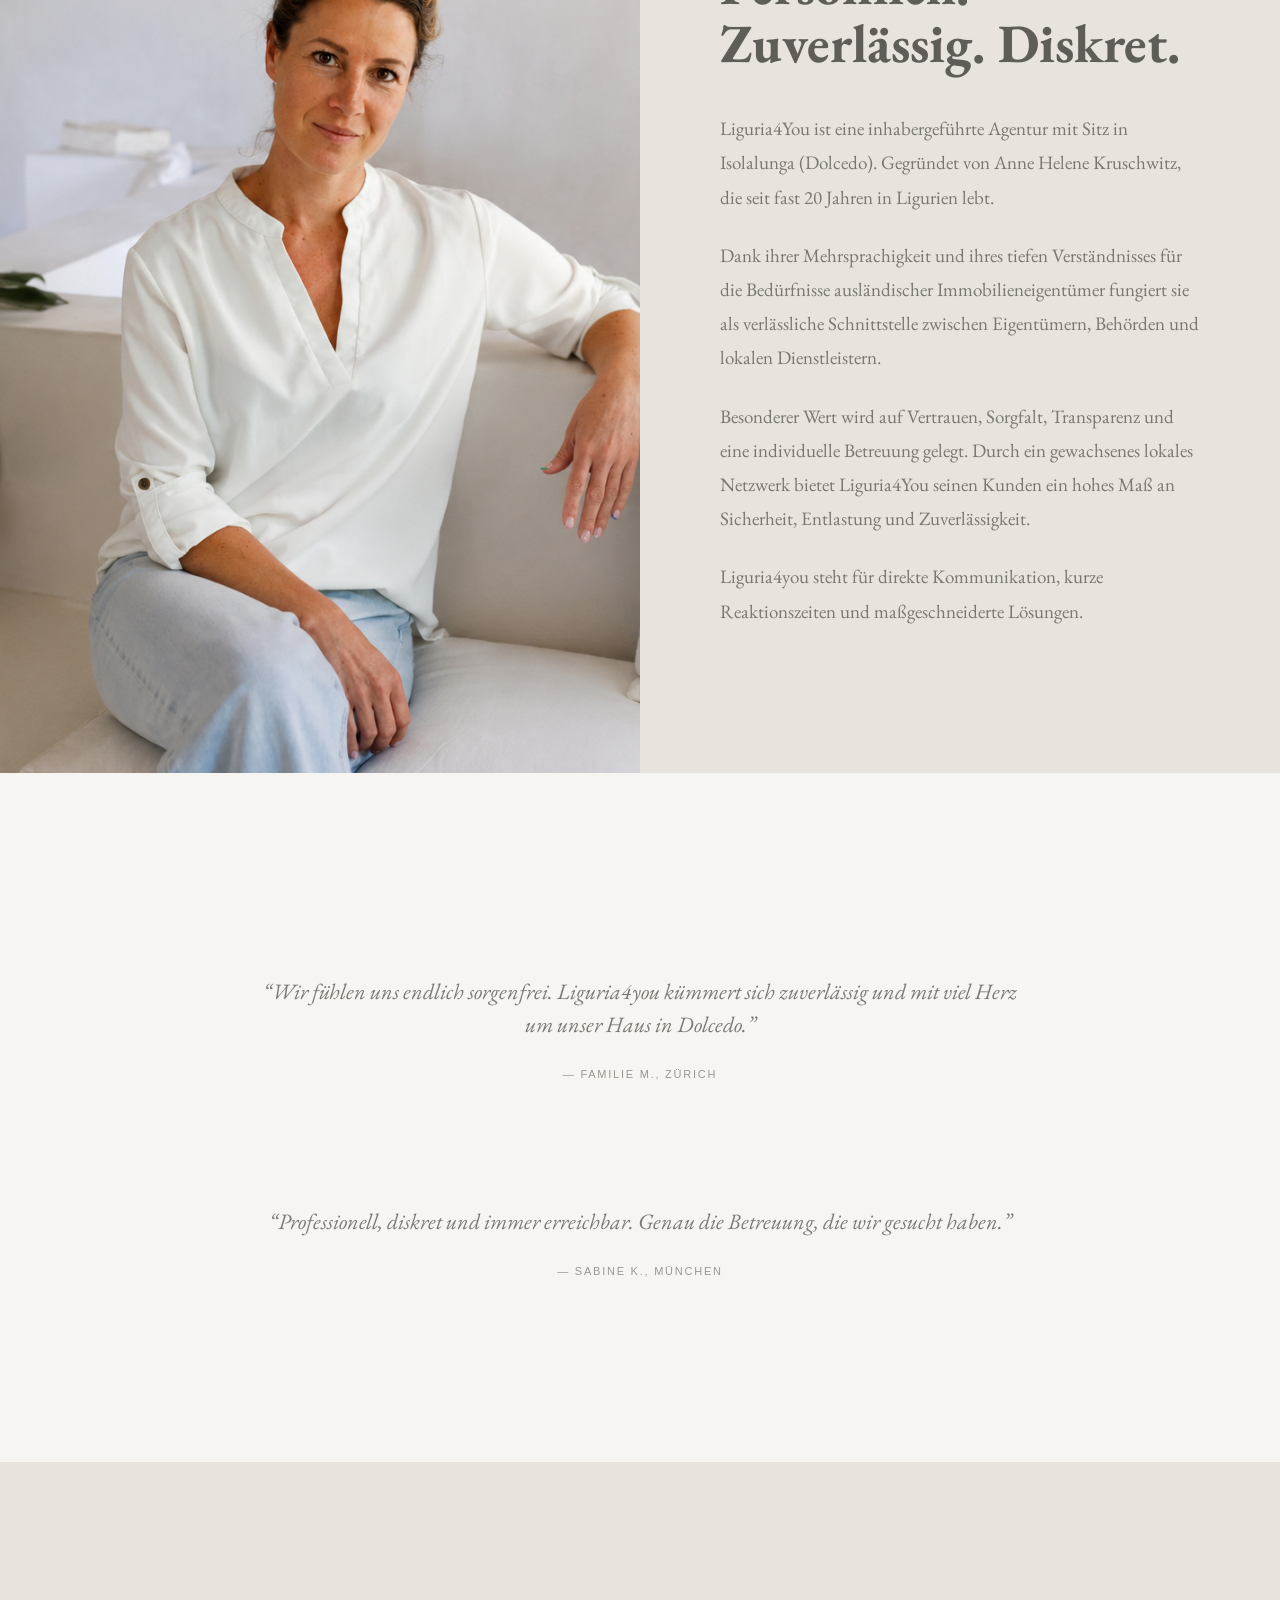
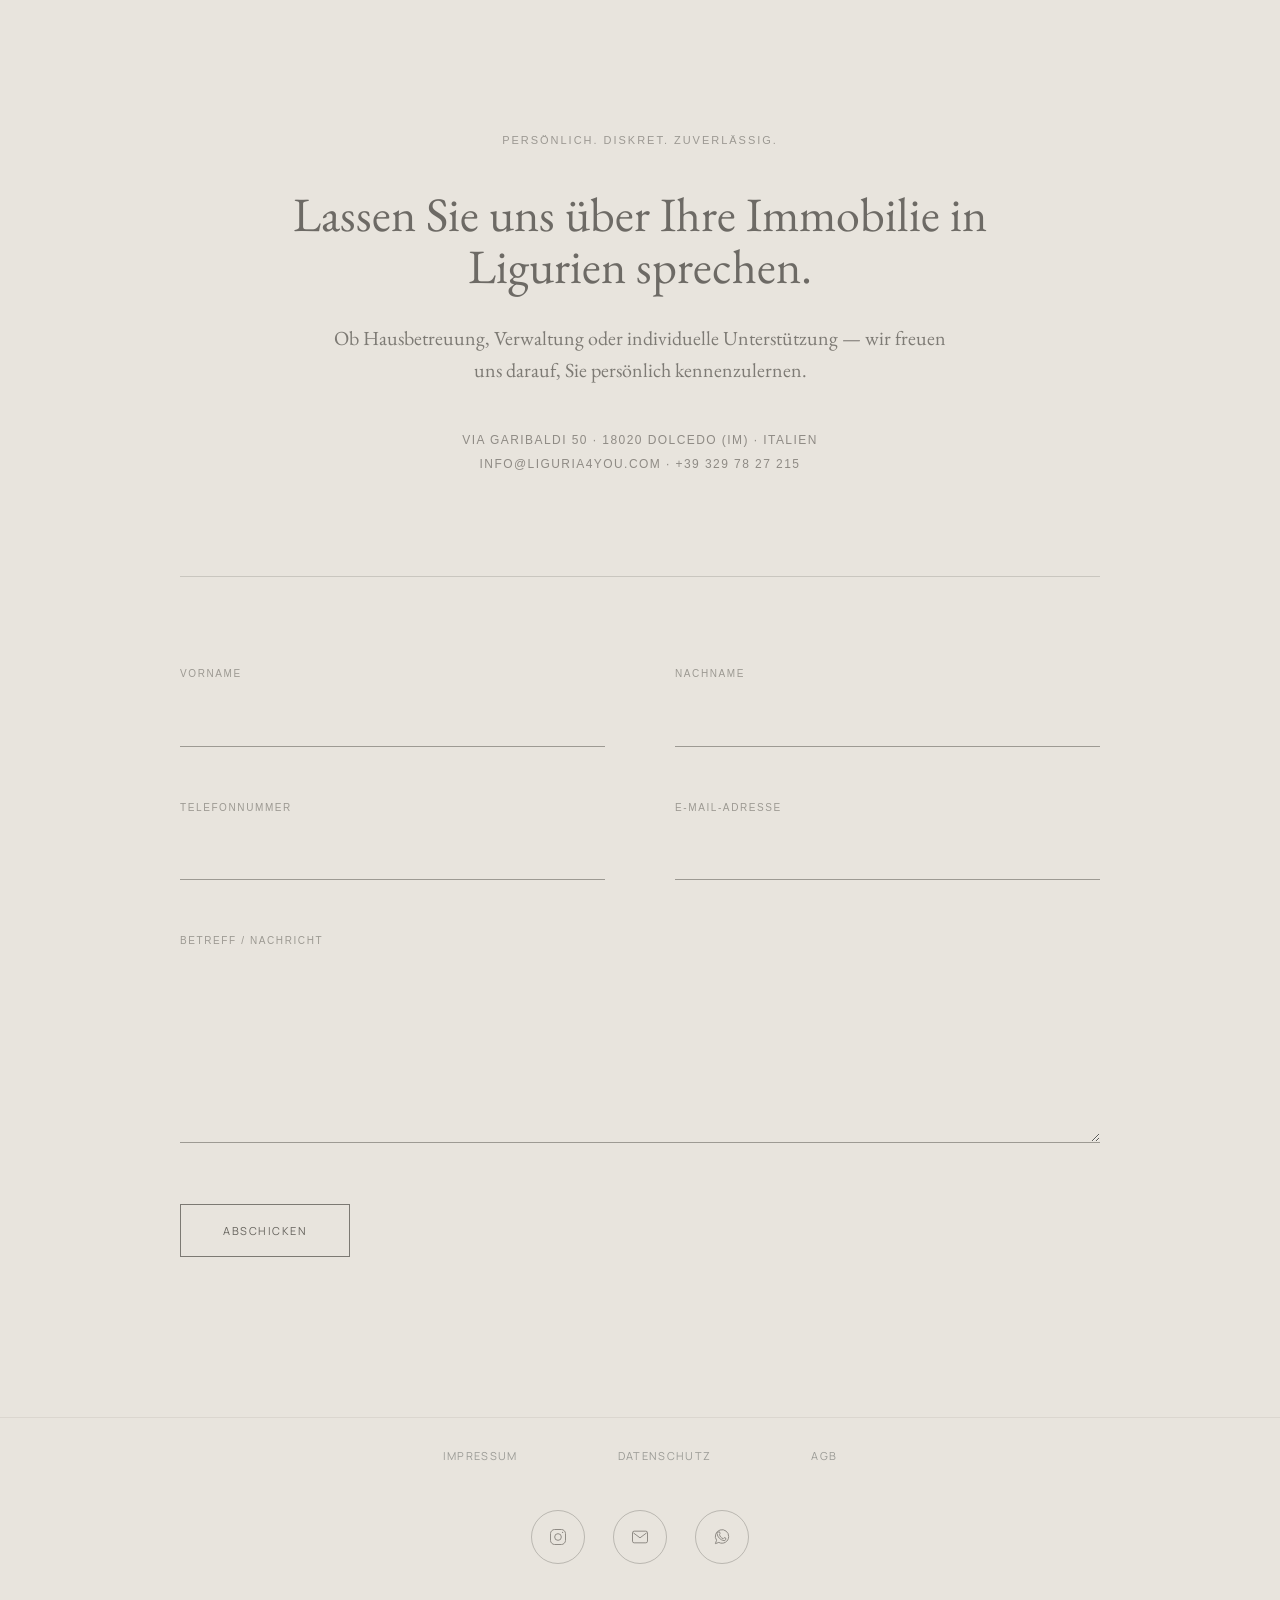
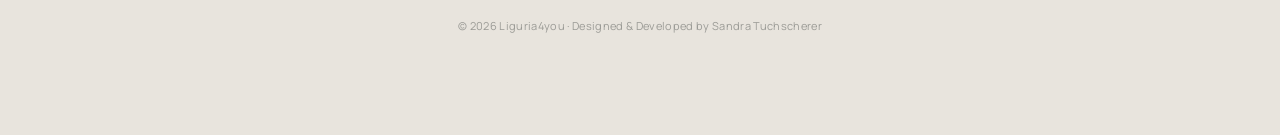
==== commit 8955a8ed: "Update index.html" ====
--- a/index.html
+++ b/index.html
@@ -151,7 +151,7 @@
 
     <p class="claim" data-i18n="aboutClaim">Liguria4you steht für direkte Kommunikation, kurze Reaktionszeiten und maßgeschneiderte Lösungen.</p>
 
-    <div class="signature">Anne Helene Kruschwitz</div>
+
   </div>
 </section>
 <section class="testimonials">
--- a/style.css
+++ b/style.css
@@ -217,12 +217,231 @@
   margin: 0 auto;
 }
 
+@font-face {
+  font-family: "Crosela";
+  src: url("CroselaTypeface-Regular.otf") format("opentype");
+  font-weight: 400;
+  font-style: normal;
+  font-display: swap;
+}
+
+* {
+  box-sizing: border-box;
+}
+
+html {
+  scroll-behavior: smooth;
+}
+
+body {
+  margin: 0;
+background: #e8e4dd;
+  color: #73736d;
+  font-family: "EB Garamond", serif;
+  font-size: 18px;
+  line-height: 1.45;
+}
+
+a {
+  color: inherit;
+  text-decoration: none;
+}
+.hero {
+  min-height: 760px;
+  margin-top: 0;
+  background:
+    linear-gradient(rgba(45, 42, 38, 0.18), rgba(232, 228, 221, 0.03)),
+    url("header.jpg") center 42% / cover no-repeat;
+  position: relative;
+  color: #f3f0e7;
+}
+
+.nav {
+  position: absolute;
+  top: 0;
+  left: 0;
+  right: 0;
+  display: grid;
+  grid-template-columns: 1fr auto 1fr;
+  align-items: center;
+  padding: 30px 52px;
+  font-family: "Montserrat", sans-serif;
+  text-transform: uppercase;
+  font-size: 10px;
+  letter-spacing: 0.18em;
+  font-weight: 400;
+background: transparent;
+  z-index: 1000;
+}
+
+.nav-left,
+.nav-right {
+  display: flex;
+  gap: 42px;
+  align-items: center;
+}
+
+.nav-right {
+  justify-content: flex-end;
+}
+
+.brand {
+  font-family: "Crosela";
+  font-size: 42px;
+  font-weight: 400;
+  letter-spacing: 0;
+  text-transform: none;
+}
+
+.language-switch {
+  display: flex;
+  gap: 5px;
+}
+
+.language-switch button {
+  border: 0;
+  background: transparent;
+  color: inherit;
+  font: inherit;
+  cursor: pointer;
+  padding: 0;
+  opacity: 0.72;
+}
+
+.language-switch button.active {
+  opacity: 1;
+}
+
+.hero-content {
+  position: absolute;
+  left: 50%;
+  top: 56%;
+  transform: translate(-50%, -50%);
+  width: min(960px, 86vw);
+  text-align: center;
+  text-shadow: 0 1px 18px rgba(0, 0, 0, 0.22);
+}
+
+h1 {
+  font-size: 54px;
+  line-height: 1.04;
+  font-weight: 400;
+  letter-spacing: -0.02em;
+  margin: 0 0 28px;
+  color: #f4f1eb;
+}
+
+.hero p {
+  max-width: 720px;
+  margin: 0 auto 48px;
+  font-size: 19px;
+  line-height: 1.55;
+  color: rgba(244, 241, 235, 0.88);
+}
+.button {
+  font-family: Manrope, sans-serif;
+  text-transform: uppercase;
+  letter-spacing: 0.14em;
+  font-size: 11px;
+}
+
+.ghost {
+  border: 1px solid rgba(244, 241, 235, 0.55);
+  border-radius: 10px;
+  padding: 16px 42px;
+  background: rgba(232, 230, 223, 0.10);
+  color: #f4f1eb;
+  transition: all 0.35s ease;
+  backdrop-filter: blur(3px);
+}
+.services {
+  background: #f7f5f1;
+  padding: 95px 8vw 115px;
+  display: grid;
+  grid-template-columns: repeat(4, 1fr);
+  gap: 54px;
+  text-align: center;
+}
+
+.services-intro {
+  grid-column: 1 / -1;
+  width: 100%;
+  text-align: center;
+  margin: 0 auto 90px;
+}
+
+.services-intro p {
+  font-family: "Montserrat", sans-serif;
+  text-transform: uppercase;
+  letter-spacing: 0.18em;
+  font-size: 11px;
+  color: #8f8b85;
+  margin: 0 0 28px;
+  white-space: nowrap;
+
+  width: auto;
+}
+
+.services-intro h2 {
+  font-family: "EB Garamond", serif;
+  font-size: 52px;
+  line-height: 1.05;
+  font-weight: 400;
+  text-align: center;
+  color: #5f5d58;
+  margin: 0;
+}
+
+.services-intro h2 span {
+  display: block;
+  font-family: "Montserrat", sans-serif;
+  text-transform: uppercase;
+  letter-spacing: 0.18em;
+  font-size: 11px;
+  color: #8f8b85;
+  margin-bottom: 22px;
+}
+
+.services article {
+  display: flex;
+  flex-direction: column;
+  align-items: center;
+}
+
+.service-icon {
+  display: flex;
+  justify-content: center;
+  align-items: center;
+  margin-bottom: 24px;
+}
+
+.service-icon svg {
+  width: 38px;
+  height: 38px;
+  stroke-width: 1.2;
+}
+
+.services h3 {
+  font-size: 19px;
+  font-weight: 400;
+  color: #5f5d58;
+  margin: 0 0 16px;
+}
+
+.services p {
+  font-size: 15.5px;
+  line-height: 1.55;
+  color: #77736d;
+  max-width: 230px;
+  margin: 0 auto;
+}
+
 @media (max-width: 760px) {
   .services {
     grid-template-columns: 1fr;
     padding: 80px 32px;
   }
-}
+ }
 
 .image-band img {
   display: block;
@@ -246,15 +465,68 @@
   color: #7e7e78;
 }
 
-.about .intro,
-.about .claim {
-  font-style: italic;
-}
-
-.about .claim {
+.about-section {
+  display: grid;
+  grid-template-columns: 50% 50%;
+  background: #e8e4dd;
+  min-height: 760px;
+  align-items: stretch;
+}
+
+.about-image {
+  height: 100%;
+}
+
+.about-image img {
+  width: 100%;
+  height: 100%;
+  min-height: 760px;
+  object-fit: cover;
+  object-position: center;
+  display: block;
+}
+
+
+
+.about-text {
+  background: #e8e4dd;
+  padding: 120px 80px;
+    max-width: none;
+  width: 100%;
+  display: flex;
+  flex-direction: column;
+  justify-content: center;
+}
+.about-text span {
+  font-family: "Montserrat", sans-serif;
+  text-transform: uppercase;
+  letter-spacing: 0.18em;
+  font-size: 11px;
+  color: #9b9892;
+  margin-bottom: 24px;
+}
+.about-text h2 {
+   font-size: 54px;
+  line-height: 1.08;
+  color: #5f5d58;
+  margin: 0 0 40px;
+}
+
+.about-text p {
   font-size: 19px;
-  margin-top: 78px;
-  margin-bottom: 28px;
+  line-height: 1.8;
+  color: #7a7771;
+  margin: 0 0 24px;
+  max-width: 700px;
+}
+
+.signature {
+  margin-top: 30px;
+  font-family: "Oooh Baby", cursive;
+  font-size: 64px;
+  line-height: 1;
+  color: #6d6a65;
+  font-weight: 400;
 }
 
 address {
@@ -423,13 +695,7 @@
     height: 520px;
   }
 
-  .about {
-    padding-top: 78px;
-  }
-
-  .about p {
-    font-size: 19px;
-  }
+
 
   form {
     grid-template-columns: 1fr;
@@ -475,56 +741,7 @@
   letter-spacing: 0.16em;
   text-transform: uppercase;
   color: #9a9690;
-}
-
-.about-section {
-  display: grid;
-  grid-template-columns: 48% 52%;
-  background: #f7f5f1;
-}
-
-.about-image img {
-  width: 100%;
-  height: 100%;
-  display: block;
-  object-fit: cover;
-}
-
-.about-text {
-  padding: 110px 90px;
-  display: flex;
-  flex-direction: column;
-  justify-content: center;
-}
-
-.about-text span {
-  font-family: "Montserrat", sans-serif;
-  text-transform: uppercase;
-  letter-spacing: 0.18em;
-  font-size: 11px;
-  color: #9b9892;
-  margin-bottom: 24px;
-}
-
-.about-text h2 {
-  font-size: 56px;
-  line-height: 1.08;
-  color: #5f5d58;
-  margin-bottom: 45px;
-}
-
-.about-text p {
-  font-size: 20px;
-  line-height: 1.9;
-  color: #7a7771;
-  margin-bottom: 24px;
-}
-
-.signature {
-  margin-top: 40px;
-  font-family: "Crosela", serif;
-  font-size: 42px;
-  color: #5f5d58;
+
 }
 .contact-intro {
   max-width: 760px;
@@ -635,3 +852,335 @@
 .nav-menu {
   display: none;
 }
+
+  display: block;
+  width: 100%;
+  height: 700px;
+  object-fit: cover;
+  object-position: center;
+}
+
+address {
+  font-family: Manrope, sans-serif;
+  font-style: normal;
+  font-size: 12px;
+  line-height: 2.1;
+  letter-spacing: 0.1em;
+  color: #90908b;
+}
+
+.contact {
+  padding: 120px 8vw 160px;
+background: #e8e4dd;
+}
+
+form {
+  max-width: 920px;
+  margin: 0 auto;
+  border-top: 1px solid #c9c6bf;
+  padding-top: 90px;
+  display: grid;
+  grid-template-columns: 1fr 1fr;
+  gap: 54px 70px;
+
+}
+
+label {
+  display: block;
+  font-family: "Montserrat", sans-serif;
+  text-transform: uppercase;
+  letter-spacing: 0.16em;
+  font-size: 10px;
+  color: #9c9992;
+  margin-bottom: 14px;
+}
+input,
+textarea {
+  width: 100%;
+  border: none;
+  border-bottom: 1px solid #9d9a93;
+  background: transparent;
+  padding: 14px 0;
+  font: 17px "EB Garamond", serif;
+  color: #5f5d58;
+  outline: none;
+}
+textarea {
+  min-height: 180px;
+  resize: vertical;
+  border: none;
+  border-bottom: 1px solid #9d9a93;
+}
+
+.full {
+  grid-column: 1 / -1;
+}
+
+.submit {
+  grid-column: 1 / -1;
+  border: 1px solid #7c7973;
+  background: transparent;
+  color: #66635d;
+  padding: 18px 42px;
+  cursor: pointer;
+  width: fit-content;
+  transition: all 0.3s ease;
+}
+
+.submit:hover {
+  background: #7c7973;
+  color: #f4f1eb;
+}
+
+footer {
+  text-align: center;
+  padding: 30px 24px 90px;
+  font-family: Manrope, sans-serif;
+  text-transform: uppercase;
+  letter-spacing: 0.12em;
+  font-size: 11px;
+  color: #9b9b96;
+  border-top: 1px solid rgba(120, 116, 109, 0.12);
+}
+
+footer div {
+  display: flex;
+  justify-content: center;
+  gap: 100px;
+  margin-bottom: 44px;
+}
+
+footer p {
+  text-transform: none;
+  letter-spacing: 0.03em;
+}
+
+@media (max-width: 760px) {
+  .hero {
+    min-height: 720px;
+  }
+
+  .nav {
+    position: relative;
+    padding: 24px;
+    display: flex;
+    flex-wrap: wrap;
+    gap: 22px;
+    justify-content: center;
+    background: rgba(65, 61, 55, 0.25);
+  }
+
+  .nav-left,
+  .nav-right {
+    gap: 18px;
+    flex-wrap: wrap;
+    justify-content: center;
+  }
+.nav a {
+  transition: opacity 0.3s ease;
+}
+.nav a:hover {
+  opacity: 0.55;
+}
+  .brand {
+    order: -1;
+    width: 100%;
+    text-align: center;
+    font-size: 35px;
+  }
+
+.hero-content {
+  position: absolute;
+  left: 50%;
+  top: 56%;
+  transform: translate(-50%, -50%);
+  width: min(960px, 86vw);
+  text-align: center;
+  text-shadow: 0 1px 18px rgba(0, 0, 0, 0.22);
+}
+
+.hero p {
+  max-width: 720px;
+  margin: 0 auto 48px;
+  font-size: 19px;
+  line-height: 1.55;
+  color: rgba(244, 241, 235, 0.88);
+}
+
+ .hero h1 {
+  font-size: 54px;
+  line-height: 1.04;
+  font-weight: 400;
+  letter-spacing: -0.02em;
+  margin: 0 0 28px;
+  color: #f4f1eb;
+}
+
+  .services {
+    grid-template-columns: 1fr;
+    row-gap: 48px;
+    padding: 76px 32px;
+  }
+
+  .image-band img {
+    height: 520px;
+  }
+
+
+  form {
+    grid-template-columns: 1fr;
+    padding: 38px 28px;
+    gap: 28px;
+  }
+
+  footer div {
+    gap: 36px;
+  }
+}
+.testimonials {
+  background: #f7f5f1;
+  padding: 180px 8vw;
+  margin-bottom: 0;
+  margin-bottom: 140px;
+  text-align: center;
+}
+
+.testimonial {
+  max-width: 900px;
+  margin: 0 auto 120px;
+}
+
+.testimonial:last-child {
+  margin-bottom: 0;
+}
+
+.testimonial p {
+  font-size: 22px;
+  line-height: 1.5;
+  color: #7a7a74;
+  font-style: italic;
+  margin-bottom: 18px;
+  max-width: 760px;
+  margin-left: auto;
+  margin-right: auto;
+}
+
+.testimonial span {
+  font-family: "Montserrat", sans-serif;
+  font-size: 11px;
+  letter-spacing: 0.16em;
+  text-transform: uppercase;
+  color: #9a9690;
+}
+
+
+.contact-intro {
+  max-width: 760px;
+  margin: 0 auto 100px;
+  text-align: center;
+}
+
+.contact-eyebrow {
+  font-family: "Montserrat", sans-serif;
+  font-size: 11px;
+  letter-spacing: 0.18em;
+  text-transform: uppercase;
+  color: #9b9892;
+  margin-bottom: 22px;
+}
+
+.contact-intro h2 {
+  font-size: 48px;
+  line-height: 1.08;
+  font-weight: 400;
+  color: #6d6a65;
+  margin-bottom: 30px;
+}
+
+.contact-text {
+  font-size: 20px;
+  line-height: 1.6;
+  color: #7d7a74;
+  max-width: 640px;
+  margin: 0 auto 42px;
+}
+
+.contact-intro address {
+  font-style: normal;
+  font-family: "Montserrat", sans-serif;
+  font-size: 12px;
+  letter-spacing: 0.12em;
+  text-transform: uppercase;
+  color: #8f8b85;
+  line-height: 2;
+}
+
+.contact-intro address a {
+  color: inherit;
+  text-decoration: none;
+}
+.social-links {
+  display: flex;
+  justify-content: center;
+  gap: 28px;
+  margin: 46px 0 54px;
+}
+
+.social-links a {
+  width: 54px;
+  height: 54px;
+  border: 1px solid rgba(140, 137, 131, 0.5);
+  border-radius: 50%;
+  display: flex;
+  align-items: center;
+  justify-content: center;
+  color: #8f8b85;
+  transition: all 0.35s ease;
+}
+
+.social-links svg {
+  width: 20px;
+  height: 20px;
+}
+
+.social-links a:hover {
+  background: #8f8b85;
+  color: #f5f3ef;
+  transform: translateY(-2px);
+}
+.service-icon {
+  display: flex;
+  justify-content: center;
+  align-items: center;
+  margin-bottom: 24px;
+}
+
+.service-icon svg {
+  width: 54px;
+  height: 54px;
+}
+.menu-toggle {
+  display: none;
+}
+
+.nav-menu {
+  display: contents;
+}
+
+@media (max-width: 760px) {
+  .nav {
+    position: absolute;
+    display: flex;
+    justify-content: space-between;
+    align-items: center;
+    padding: 26px 24px;
+  }
+
+.menu-toggle {
+  display: none;
+}
+
+.nav-menu {
+  display: none;
+}
+
